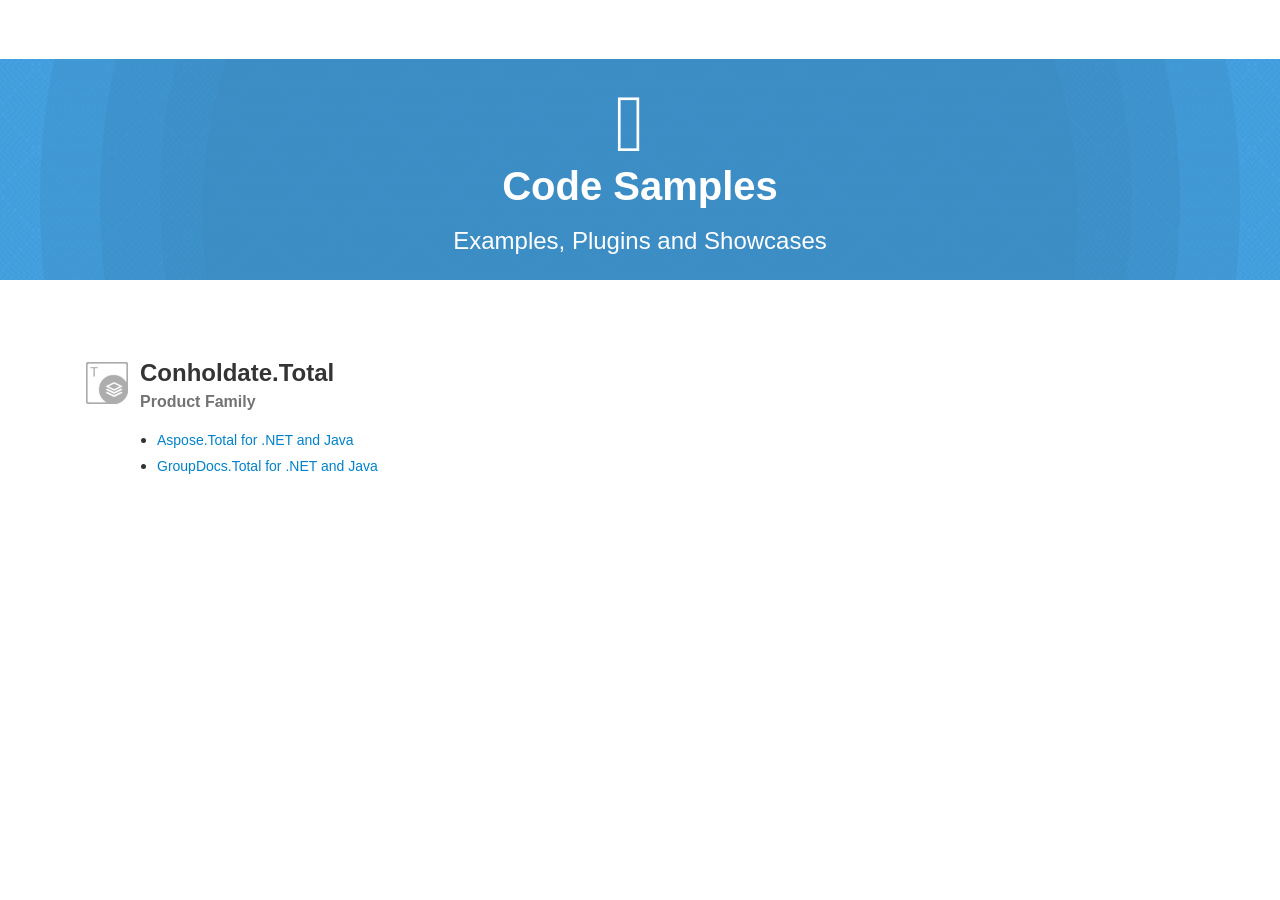
==== index.html @ 07fa2850 "Aspose.Total and GroupDocs.Total links added" ====
<!DOCTYPE html>
<html xmlns="http://www.w3.org/1999/xhtml">
<head>
    <meta http-equiv="content-type" content="text/html; charset=utf-8">
    <meta name="viewport" content="width=device-width, initial-scale=1.0, user-scalable=no">
    <meta name="description" content=".NET, Java, Cloud and Android Source Code GitHub Repositories of Examples, Plugins and Showcases">
    <meta name="keywords" content="Aspose GitHub Repositories, Aspose Examples, Aspose Showcase, Aspose Repositories, Aspose Source Code, Examples for Aspose APIs">
    <link rel="shortcut icon" type="image/ico" href="img/favicon.ico" />
    <link href="css/api-reference-home.css" rel="stylesheet" type="text/css" />
    <title>GitHub Repositories for Examples, Plugins and Showcases of Conholdate APIs for .NET and Java</title>
    <link href="css/bootstrap.css" rel="stylesheet" />
    <link href="css/navigation-minify.css" rel="stylesheet" type="text/css" />
    <link href="css/hp-nav.css" rel="stylesheet" />
    <script src="js/jquery.js"></script>
    <script type='text/javascript' language="javascript" src="js/jquery.min.js"></script>
  <script src="https://menu.asposeptyltd.com/Scripts/Dynabic.Menu.min.js"></script>
    <link href="https://joomla-aspose.dynabic.com/templates/aspose/css/AsposePtyLtdMenu.css?v1.0" rel="stylesheet" type="text/css" />
<link rel="stylesheet" href="https://joomla-aspose.dynabic.com/templates/aspose/css/font-awesome.css" type="text/css" />



    <script type="text/javascript">
        $(document).ready(function () {
            if (/Android|webOS|iPhone|iPad|iPod|BlackBerry|IEMobile|Opera Mini/i.test(navigator.userAgent)) {

                $(".mobileanchor").removeAttr("href");
            }
        });</script>
    <style type="text/css">
        #footer {
            bottom: 0 !important;
        }

        body {
            background-image: none !important;
            font-family: 'Open Sans', sans-serif;
            font-size: 15px;
        }

        .noprint2 {
            list-style: none outside none;
        }

        .bodycontent {
            min-height: 400px;
        }

        h2, h3 {
            padding-bottom: 5px;
        }

        .github-head {
            background: url(img/header1.png) center center #439cda !important;
            margin-top: 38px;
            padding: 10px 15px;
        }

        .github-hd-section {
            display: inline;
            height: 200px;
            text-align: center;
            padding: 0px 0;
            color: #fff;
        }

            .github-hd-section h1 {
                font-size: 40px;
                font-weight: bold;
                font-family: 'Segoe UI', 'Lucida Grande', Verdana, Arial, Helvetica, sans-serif;
                margin: 15px 0 0px;
            }
    </style>
    <script type="text/javascript">
        jQuery.noConflict();

        jQuery(document).ready(function () {
            $('.siteTop_ContentContainer').find("button").click(function () {
                $("#navbar-button").toggleClass("topbutton");
            });

            jQuery('#userControls').load('http://www.aspose.com/Header/logininfo.aspx?ShowBlc=false');

            $("#userControls img").each(function () {
                $(this).attr('src', "img/transparent.png");
            })


        });

    </script>
</head>
<body>
    <div id='DynabicMenuInnerDiv'></div>

    <div class="clearfix">&nbsp;</div>
    <div class="container-fluid github-head">
        <div class="container tl github-hd-section">
            <h1>
                <i class="fa fa-github fa-2x">&nbsp;</i><br>
                Code Samples
            </h1>
            <h3>Examples, Plugins and Showcases</h3>
        </div>
    </div>
    <div class="bodycontent">
        <div class="container-fluid api-block-section">
            <div class="white-bg big-box">
                <div class="container">
                    <div class="api-box col-lg-4">
                        <div class="api-product-title">
                            <a href="https://github.com/aspose-total"><i class="api-total-ico api-ico">&nbsp;</i></a>
                            <div>
                                <a href="https://github.com/aspose-total">
                                    <h2>Conholdate.Total</h2>
                                    <span>Product Family</span>
                                </a>
                            </div>
                        </div>
                        <ul>
                            <li><a href="http://aspose.github.io/">Aspose.Total for .NET and Java</a></li>
                            <li><a href="http://groupdocs.github.io/">GroupDocs.Total for .NET and Java</a></li>
                        </ul>
                    </div>
                    
                </div>
            </div>
        </div>
    </div>
    <div id='DynabicMenuFooter'></div>
    <script type='text/javascript' language="javascript" src="js/search.js"></script>
<script>
LoadMenu("Aspose");  
</script>  
</body>
</html>
---- css/api-reference-home.css ----
#sitenavPanel div a
{
	font-size:14px!important;
}
#sitenavPanel div ul li a{
	font-size:13px!important;
}

.api-block span em {
	font-style: normal;
	font-weight: normal;
/* remove below css tag > */
	font-size: 12px;
    clear: both;
    display: block;
}
.spacesHeader{
	position: relative;
	background: #2898e0!important;
	width: 98%;
}
.spacesHeader:after {
	top: 50%;
	border: solid transparent;
	content: " ";
	height: 0;
	width: 0;
	position: absolute;
	pointer-events: none;
	border-color: rgba(26, 137, 208, 0);
	border-left-color: #2898e0;
	border-width: 15px;
	margin-top: -15px;
	margin-left:0px;
	left:100%}
.spacesHeader .heading h3:after {
	top: 50%;
	border: solid transparent;
	content: " ";
	height: 0;
	width: 0;
	position: absolute;
	pointer-events: none;
	border-color: rgba(26, 137, 208, 0);
	border-left-color: #1a89d0;
	border-width: 15px;
	margin-top: -15px;
	margin-left:40px}
.spacesHeader .heading h3{
    background: #1a89d0 url(../img/leftSide.png ) no-repeat !important;
    padding: 0 40px!important
}

.spacesHeader .heading h3:after {
	top: 50%;
	border: solid transparent;
	content: " ";
	height: 0;
	width: 0;
	position: absolute;
	pointer-events: none;
	border-color: rgba(26, 137, 208, 0);
	border-left-color: #1a89d0;
	border-width: 15px;
	margin-top: -15px;
	margin-left:40px}
.spacesHeader .heading h3{
    background: #1a89d0 url(../img/leftSide.png ) no-repeat !important;
    padding: 0 40px!important
}

.spacesHeader .heading{background:none!important;}
#accordion .text {
    color: #003366!important;
}
.api-head {
	background: url(../img/header1.png) center center #439cda!important;
}
.api-hd-section {
	display: inline;
	height: 200px;
	text-align: center;
	padding: 0px 0;
	color: #fff;
}
.api-block {
	display: inline;
	text-align: center;
	padding: 0;
	color: #212121
}
.net-block {
	float: left;
}
.java-block {
	float: left;
}
.net-block, .java-block {
	min-height: 170px;
	border: 1px solid #c2c2c2;
	text-align: center;
	padding: 30px 0;
	color: #000;
	transition: all 0.3s ease;
	margin-bottom: 20px;
	width: 100%;
}
.api-block span {
	font-size: 22px;
	font-weight: bold;
	margin-top: 0;
	letter-spacing: 0px;
	padding-top: 15px;
	display: inline-block;
	line-height: 22px
}
.api-block ul {
	margin: 5px auto 10px;
	padding: 0;
	list-style-type: disc;
	clear: both;
	display: table;
	float: left;
	text-align: left;
	padding: 0 30px;
	width: 100%;
	min-height: 45px;
}
.api-block ul li {
	margin: 5px 0px;
	white-space: nowrap;
	width: 33.33%;
	float: left;
}
.api-block a {
	border-radius: 0;
	font-size: 13px;
	color: #fff;
}
.product-ico {
	color: #006bb0!important
}
#accordion table{margin-bottom:10px;}
#accordion  h1, #accordion .h1, #accordion h2, #accordion .h2,#accordion  h3, #accordion .h3, #accordion a{font-family:Arial, Helvetica, sans-serif!important;}
.lhscontent{ margin-bottom:0!important;}
#rightcontent h4.rightcontenttitle{font-size: 25px;    font-weight: bold;    margin-bottom: 25px;    margin-top: 0;}
.big-box .api-box{ min-height: 205px!important;}
.api-box{min-height: 150px;}
@media (min-width:0px) and (max-width:640px) {
.big-box .api-box{
min-height: inherit!important;
}
.api-box{
min-height: inherit!important;
}
				
.mhide {
	display: none;
}
.api-block boxes {
	width: 100%;
	display: block;
	clear: both;
}
.api-block ul li {
	width: 100%;
}
.api-block h6 {
	margin-bottom: 30px!important
}
}
@media (min-width:641px) and (max-width:1024px) {
.mhide {
	display: none;
}
.api-block .boxes {
	width: 50%;
	display: inline;
	clear: none;
}
.api-block ul li {
	width: 33.3%;
}
.api-block h6 {
	margin-bottom: 40px!important
}
}


body{
margin: 0;
    padding: 0;
    font-family: Arial,Helvetica,Tahoma!important;
}
#rightcontent{ width:40%; padding-left:25px;float: left; margin-right:20px;}
#leftcontent{ width: 55%;    display: inline;    float: left;}
.spaceList ul{margin:0; padding:0; list-style-type:none;}
.spaceList .level_1{ padding-left:20px;}
.spaceList table{margin:0;}
#rightcontent td {padding:5px 0 5px 5px!important;    font-size: 10pt; border:0px solid #fff!important}


table.spaceList {
    border-collapse: collapse;
}
body, p, td, table, tr, .bodytext, .stepfield {
    font-size: 10pt;
    line-height: 1.3;
    color: #000;
    font-weight: normal;
}
div.subspaces-menu ul, div.subspaces-list ul.level_0 {
    list-style-type: none;
    display: block;
    margin: 0;
    padding: 0;
    background-color: white;
}
#rightcontent tr.spaceList td td{
    padding: 5px 0 5px 5px;
    border-bottom: 1px solid #eee!important;
    vertical-align: top;
}
tr.spaceList .operations {
    vertical-align: top;
    padding-right: 5px;
}
a:link, a:visited, a:active, a:hover, #default-labels-header a.add {
    color: #003366;
}
.fontSizeDefault {
    line-height: 1.3em;
}
#rightcontent h2{ 
	color: #003366;
    font-size: 18px;
    margin: 20px 0 4px 0;
    line-height: normal;
    font-weight: bold;
    padding: 2px;
}

#leftcontent .tabletitle {
    margin: 0;
    padding: 0;
    border: none;
}
.tabletitle, .heading-text-color {
    color: #003366;
}
.tabletitleops, .tabletitleops a, .tabletitleops img {
    vertical-align: middle;
}
.tabletitleops {
    float: right;
}

#leftcontent .tabletitle h2 {
    font-size: 14pt;
    color: #3C78B5;
    font-weight: normal;
    font: Arial FreeSans Helvetica sans-serif;
    padding: 5px 0 7px 0;
    margin: 0;
    border-bottom: 1px solid #ccc;
}
.recently-updated ul {
    padding: 0;
    margin: 0;
    list-style-type: none;
}

ul.update-groupings li.grouping {
    border-bottom: 1px solid #eee;
    padding: 10px 10px 10px 0px;
    overflow: hidden;
}

div.update-item-profile {
    float: left;
    display: inline;
    margin-left: -68px;
    padding-left: 10px;
}
div.update-items {
    float: left;
}
div.update-items h3, div.update-items h3 a {
    margin: 0;
    padding: 0;
    font-weight: bold;
    font-size: 10pt;
    text-decoration: none;
    color: #666;
    display: inline;
}

div.update-items li.update-item {
    padding: 5px 0;
    margin: 2px 0 0 5px;
    color: #666;
    overflow: hidden;
}

div.update-items li.update-item div.update-item-icons {
    display: inline;
    float: left;
    width: 40px;
}

div.update-items li.update-item div.update-item-content {
    margin-left: 40px;
}
.update-item-arrow {
    float: left;
    margin-right: 3px;
}
div.update-items li.update-item a {
    text-decoration: underline;
    font-weight: normal;
}

.update-item-title, .update-item-changes, .update-item-summary, .update-item-date {
    line-height: 17px;
    margin-right: 4px;
}

.update-item-date {
    color: #666;
    font-size: 12px;
}
.userLogo.logo {
    float: none;
    width: auto;
    height: auto;
    line-height: inherit;
    background: inherit;
    margin-top: inherit;
}
div.update-items li.update-item a  {
	text-decoration: underline;
    font-weight: normal;
	font-size: 10pt;
    line-height: 1.3;
    color: #003366;
    font-weight: normal;

}

/*.icon-page {
    background: transparent url(http://www.aspose.com/docs/s/2037/103/1/_/download/images/icons/docs_16.gif) no-repeat scroll 0 0;
}*/
span.icon, a.icon {
    display: inline-block;
    width: 16px;
    height: 16px;
    text-align: left;
    text-indent: -9999em;
}
ul.update-groupings li.grouping:hover {
    background-color: #f9f9f9;
}
#accordion {
    margin-left: 0!important;
    width: 95%;
}
.lhscontent div{
	padding-top: 7px;
    padding-bottom: 7px;	
}
#accordion .lhscontent div a{
	color: #006bb0!important;
    display: block;}
@media (max-width: 1024px) and (min-width: 0px){
.footer {
    padding: 0!important;
}
}
@media (max-width: 1024px) and (min-width: 0px){
#rightcontent,#leftcontent {
	width:100%!important; padding:0 15px;
}
}
.api-hd-section h1{
    font-size: 40px;
    font-weight: bold;
    font-family: 'Segoe UI' , 'Lucida Grande' , Verdana, Arial, Helvetica, sans-serif;
	margin: 15px 0 0px;
}
.api-hd-section h3{
	color:#cbdae9;
	font-family: 'Open Sans', sans-serif;
	font-size:24px;
	font-weight:bold;
	margin:0;
}
.api-block-section{
	padding:20px 0 0!important}

.api-product-title{
	text-align:left;
	float:left;
}
.api-box{
	min-height: 145px;
    padding: 10px 15px!important;
	transition:300ms all ease-in-out;
	margin:20px 0;
	display:inline-block;
}
.api-box:hover{
    background: #eee;
    border-radius: 6px;
    box-shadow: 0 2px 3px -1px #bfbfbf;
	transition:300ms all ease-in-out;
}
.api-ico{    
	background: url(../img/api-sprite.png) 0 0 no-repeat;
    width: 45px;
    height: 45px;
    border: 0 solid #fff;
    outline: 0;
	display: inline-block;
    margin: 0 10px 0 0;
	float:left;
}

.api-total-ico{
    background-position: -8px -683px ;
}

.api-words-ico{
    background-position: -8px -7px ;
}

.api-cells-ico{
    background-position: -8px -58px ;
}


.api-pdf-ico{
    background-position: -8px -110px ;
}


.api-slides-ico{
    background-position: -8px -162px ;
}

.api-email-ico{
    background-position: -8px -214px ;
}


.api-barcode-ico{
    background-position: -8px -266px ;
}

.api-imaging-ico{
    background-position: -8px -318px ;
}


.api-tasks-ico{
    background-position: -8px -370px ;
}
.api-ocr-ico{
    background-position: -8px -422px ;
}
.api-diagram-ico{
    background-position: -8px -474px ;
}
.api-note-ico{
    background-position: -8px -526px ;
}
.api-3d-ico{
    background-position: -8px -578px ;
}
.api-cad-ico{
    background-position: -8px -630px ;
}
.api-html-ico{
    background-position: -8px -735px ;
}

.api-gis-ico{
    background-position: -8px -839px ;
}

.api-product-title h2{
	color:#343434;
	font-family: 'Open Sans', sans-serif;
	font-size:24px;
	font-weight:bold;
	margin:0;
	float:left;
	padding-top:0
}
.api-product-title  span{
	color:#737373;
	font-family: 'Open Sans', sans-serif;
	font-size:16px;
	font-weight:bold;
	margin:0 10px 0 0;
	float:left;
	padding:0;
    min-width:70%;
}
.api-box ul{
    margin: 10px 0;
    float: left;
    padding-left: 72px;
}
.api-box ul li{
    margin: 5px 0;
}
.api-box ul li a{
	color:#0082cb;
	font-size:14px;
	    font-family: 'Segoe UI' , 'Lucida Grande' , Verdana, Arial, Helvetica, sans-serif;
}
.api-box ul li a:hover{
	text-decoration:underline;

}
.gray-bg{
	background:#f2f1f1;
	padding:30px 0 60px;
}
.white-bg{
	background:#fff;
	padding:30px 0;
}
.gray-bg .api-box:hover{
    background: #fff;
    border-radius: 6px;
    box-shadow: 0 2px 3px -1px #bfbfbf;
	transition:300ms all ease-in-out;
}
.gray-bg .api-box{
	min-height: 145px;
    padding: 10px;
	transition:300ms all ease-in-out;
	margin:20px 0; 
}
@media (min-width:0px) and (max-width:640px){
.api-box{ width:100%;}	
}

@media (min-width:641px) and (max-width:1024px){
.api-box{ width:50%; float:left; min-height:200px!important}	
}
---- css/navigation-minify.css ----
/*Custom Body CSS */.cloudasposelink{display: inline-block;margin: 15px auto 0 140px;float: right;}.cloudasposelink a{display: inline-block; transition:300ms all ease-in-out}.cloudasposelink a:hover{opacity:0.8; transition:300ms all ease-in-out} @media (max-width:555px){.cloudasposelink{margin-left:0}} div.sitenavPanel_ContentContainer.sitenavPanel_menuContainer li{margin-left:0!important; margin-right:0!important; margin-top:5px!important; margin-bottom:5px!important;}div.sitenavPanel_ContentContainer.sitenavPanel_menuContainer ul li.top{    position: absolute!important;    margin-top: -25px!important;    padding: 20px 0 0!important;    background: none!important;  }div.sitenavPanel_ContentContainer.sitenavPanel_menuContainer ul{	margin-top: 15px!important;    padding: 5px 0!important;    width: 225px!important;    background: url("../img/head-navbg.png")!important;    z-index: 999999999!important;    -moz-border-radius: 7px!important;    -webkit-border-radius: 7px!important;    -khtml-border-radius: 7px!important;    border-radius: 7px!important;    font-size: 13px!important;}.siteTop .siteTop_ContentContainer .sitenavPanel .sitenavPanel_ContentContainer.sitenavPanel_menuContainer li, div.sitenavPanel_ContentContainer.sitenavPanel_menuContainer.haur li,div.sitenavPanel_ContentContainer ul li {    display: block!important;    padding: 0px 10px!important;    margin: 5px 0!important;    width: 205px;}div.sitenavPanel_ContentContainer.sitenavPanel_menuContainer ul a {    line-height: 32px!important;    padding: 0!important;    margin: 0!important;}div.sitenavPanel_ContentContainer.sitenavPanel_menuContainer ul {	position: absolute;}div.sitenavPanel_ContentContainer.sitenavPanel_menuContainer ul:after {	bottom: 100%;	left: 20%;	border: solid transparent;	content: " ";	height: 0;	width: 0;	position: absolute;	pointer-events: none;	border-color: rgba(51, 51, 51, 0);	border-bottom-color: #222222;	border-width: 5px;	margin-left: -5px;}.siteTop{position: fixed;top: 0;z-index: 9999}.siteTop a, .siteTop a:focus, .siteTop a:hover{transition: all 0s ease;}.siteTop h1{margin-top: 0px;margin-bottom: 0px;}.siteFooter h6.followus{color: #fca700;}.siteFooter h6 a:hover{color: #CCC;text-decoration: underline;}.siteFooter h6{font-family: "Arial", Verdana, Tahoma;text-transform: capitalize;float: left;margin: 0;margin-top: 15px;margin-bottom: 10px;font-size: 13px;color: #CCC;padding: 4px 7px 4px 7px;background: #1b1b1b;font-weight: bold;line-height: 15px;}.siteFooter li a{font-family: Arial, Verdana, Tahoma;}@media (min-width:0px) and (max-width: 640px){/* Header responsive */.siteTop{min-width: inherit!important;}.siteTop .siteTop_ContentContainer, div.sitenavPanel_ContentContainer{width: 100%!important;margin: 0!important;padding: 0!important}#sitenavPanel{margin: 0;clear: both;width: 100%;padding: 0;background-color: #333;height: inherit;max-height: 450px;overflow: visible;z-index: 9999999999}#sitenavPanel div a{display: inline-block;color: #FFF!important;line-height: 45px;border: 0px solid #fff}.navbar-toggle .icon-bar{background: #888;}.navbar-toggle{background: #333;margin: 0 0 0 5px;min-height: 59px;padding: 0px 15px;border-radius: 0;}.navbar-toggle.focus{background: #181818;}#sitenavPanel div:hover{background: transparent!important;}.navbar-collapse li, .navbar-collapse li > a:hover, .navbar-collapse li a{background-color: transparent!important;}/* Footer responsive */.siteFooter{min-width: inherit!important;}.siteFooterTop, .siteFooterTop .footerTopContainer, .IIColumnLeftWide .columnLeftWide, .IIColumnLeftWide ul, .IIColumnLeftWide ul li ul, .IIColumnLeftWide ul li ul li, .columnLeftWide ul li:nth-child(2), .columnLeftWide ul li:nth-child(3), .IIColumnLeftWide ul li ul li.bottom, .IIColumnLeftWide .columnRightWide, .columnRightWide ul li:nth-child(1), .columnRightWide ul li:nth-child(2), .columnRightWide ul li:nth-child(3), .siteFooterBottom .footerBottomContainer{width: 100%!important}.siteFooterTop{background: #222!important;}.IIColumnLeftWide ul li, .columnRightWide ul li{padding: 0 0px!important;width: 100%!important}.livechatPanel{display: none!important;}.siteFooterBottom .footerBottomContainer p{width: 100%;text-align: center;}.IIColumnLeftWide ul li:first-child, .columnRightWide ul li:first-child, .IIColumnLeftWide ul li:nth-child(2), .columnRightWide ul li:nth-child(2), .IIColumnLeftWide ul li:nth-child(3), .columnRightWide ul li:nth-child(3){width: 100%!important;min-width: 100%!important}.siteFooter ul h6{clear: both;display: inline;}#userControls div#_ctl0_Header_CurrentUserLink1___LoginLink:hover{padding: 0px!important}.IIColumnLeftWide{width: 90%!important;padding: 0 15px!important;}.topbutton .icon-bar:nth-child(2){transform: rotate(45deg);padding-left: 10px;left: 0px;top: 5px;transition: 300ms all ease-in-out;}.topbutton .icon-bar:nth-child(3){display: none;}.topbutton .icon-bar:nth-child(4){transform: rotate(-45deg);padding-right: 10px;left: 0px;transition: 300ms all ease-in-out;margin-top: -2px}.navbar-toggle .icon-bar, .navbar-toggle .icon-bar{transform: rotate(0deg);padding: 0px;left: 0px;display: block;top: 0;transition: 300ms all ease-in-out;;margin-top: 4px}.logo{background: url(../img/header.png) 10px 5px no-repeat;background-size: 169%;}}@media (min-width:640px) and (max-width: 1024px){/* Header responsive */.sitenavPanel_ContentContainer.sitenavPanel_menuContainer:first-child{margin-left: 2.5em!important;}.siteTop h1{margin-left: 10px;}.siteTop{min-width: inherit!important;}.siteTop .siteTop_ContentContainer, div.sitenavPanel_ContentContainer{width: auto!important;margin: 0!important;padding: 0!important;}#sitenavPanel{margin: 0;clear: both;width: 100%;padding: 0;background-color: #333;height: inherit;max-height: 450px;overflow: visible;z-index: 9999999999}#sitenavPanel div a{display: inline-block;color: #FFF!important;line-height: 45px;border: 0px solid #fff}.navbar-toggle .icon-bar{background: #888;}.navbar-toggle{background: #333;margin: 0 0 0 10px;min-height: 59px;padding: 0px 20px;border-radius: 0;}.navbar-toggle.focus{background: #181818;}#sitenavPanel div:hover{background: transparent!important;}.navbar-collapse li, .navbar-collapse li > a:hover, .navbar-collapse li a{background-color: transparent!important;}.feedbackButton{margin-top: 300px;}/* Footer responsive */.siteFooter{min-width: inherit!important;}.siteFooterTop, .siteFooterTop .footerTopContainer, .IIColumnLeftWide, .IIColumnLeftWide .columnLeftWide, .IIColumnLeftWide ul, .IIColumnLeftWide ul li ul, .IIColumnLeftWide ul li ul li, .columnLeftWide ul li:nth-child(2), .columnLeftWide ul li:nth-child(3), .IIColumnLeftWide ul li ul li.bottom, .IIColumnLeftWide .columnRightWide, .columnRightWide ul li:nth-child(1), .columnRightWide ul li:nth-child(2), .columnRightWide ul li:nth-child(3), .siteFooterBottom .footerBottomContainer{width: 100%!important}.siteFooterTop{background: #222!important;}.IIColumnLeftWide ul li:first-child, .columnRightWide ul li:first-child, .IIColumnLeftWide ul li:nth-child(2), .columnRightWide ul li:nth-child(2), .IIColumnLeftWide ul li:nth-child(3), .columnRightWide ul li:nth-child(3){width: 28%!important;}.IIColumnLeftWide ul li ul li, .columnRightWide ul ul li li{min-width: 100%!important;width: 100%!important}.IIColumnLeftWide ul li, .columnRightWide ul li{padding: 0 15px!important;}.livechatPanel{display: none!important;}.siteFooterBottom .footerBottomContainer p{width: 100%;text-align: center;}#userControls div#_ctl0_Header_CurrentUserLink1___LoginLink:hover{padding: 0px!important}.topbutton .icon-bar:nth-child(2){transform: rotate(45deg);padding-left: 10px;left: 0px;top: 5px;transition: 300ms all ease-in-out;}.topbutton .icon-bar:nth-child(3){display: none;}.topbutton .icon-bar:nth-child(4){transform: rotate(-45deg);padding-right: 10px;left: 0px;transition: 300ms all ease-in-out;margin-top: -2px}.navbar-toggle .icon-bar, .navbar-toggle .icon-bar{transform: rotate(0deg);padding: 0px;left: 0px;display: block;top: 0;transition: 300ms all ease-in-out;;margin-top: 4px}} /*Custom Body CSS */ #_ctl0_Header_CurrentUserLink1___UserNameLink{color: #FFF!important;text-transform: capitalize;background: none!important;}.log-success ul li.tc{padding: 10px;}a, a:hover{transition: all 0.3s ease;}.navbar-default{background-color: rgba(0, 0, 0, 0.8);border-color: #e7e7e7;}.navbar{position: fixed;min-height: 60px;margin-bottom: 0;border: 1px solid transparent;z-index: 99999;}.navbar-brand{float: left;height: 59px;line-height: 59px;padding: 0px 15px;font-size: 14px;}.dropdown-menu{margin-top: 9px!important;padding: 10px 0;}.navbar-nav{margin-top: 5px!important;margin-left: 38px;}.spacer{margin-bottom: 65px;}.footer{font-size: 13px;background: #080a06;border-bottom: 0px solid #142238;}.footer1{padding-bottom: 40px;border-bottom: 0px solid #142238;}.footer1 H3{color: #fff;border-bottom: 0px solid #416b92;font-size: 16px;padding: 5px 0px;margin-top: 30px;font-family: 'Merriweather Sans', sans-serif;}.footer1 a{line-height: 30px;color: #646464;padding: 0!important;font-size: 13px;}.footer1 a:hover{color: #ffffff;}.footer2{background: #282828;border: 0px solid #fff!important;width: 100%;float: left;font-size: 12px;}@media (max-width: 1024px) and (min-width: 0px){#sitenavPanel div a.mobileanchor:hover{color: #1a89d0!important}h6, .h6, .siteFooter li a{font-size: 18px!important;}.IIColumnLeftWide ul li ul li a{font-size: 16px!important;line-height: 20px!important;}.siteFooterBottom{background: #000!important;}#_ctl0_Header_CurrentUserLink1___UserNameLink, #_ctl0_Header_CurrentUserLink1___UserNameLink:hover{color: #FFF;text-transform: capitalize;background: none;}#linkID{width: 100%!important;}#linkID:hover #boxID{opacity: 1!important;visibility: visible!important;}#linkID #boxID{width: 70%!important;margin: 0!important;color: #333!important;}.log-success ul li.h10px, .log-success ul li:first-child{display: none!important;}.log-success ul li.borderbottom{border: 0 solid #fff!important;background-color: #333!important;color: #FFF!important;padding: 10px 15px!important;margin: 0!important;}.log-success ul li a#UserNameLink{color: #FFF!important;padding: 0!important;margin: 0!important;background: none!important;}.log-success ul li.tc{border: 0 solid #fff!important;background-color: #333!important;color: #FFF!important;padding: 0px 20px 0px!important;margin: 0!important;}.log-success ul li.tc a{color: #fff!important;}.log-success ul li.tc a:hover{color: #333!important;}}@media (max-width: 1199px) and (min-width: 1024px){.navbar-nav{margin-left: 0!important;}.footer1 h3::after{color: #222;}}@media (max-width: 1024px) and (min-width: 640px){.navbar-toggle{display: block;}.row{margin-right: 0px!important;margin-left: 0px!important;}.footer .col-xs-1, .footer .col-sm-1, .footer .col-md-1, .footer .col-lg-1, .footer .col-xs-2, .footer .col-sm-2, .footer .col-md-2, .footer .col-lg-2, .footer .col-xs-3, .footer .col-sm-3, .footer .col-md-3, .footer .col-lg-3, .footer .col-xs-4, .footer .col-sm-4, .footer .col-md-4, .footer .col-lg-4, .footer .col-xs-5, .footer .col-sm-5, .footer .col-md-5, .footer .col-lg-5, .footer .col-xs-6, .footer .col-sm-6, .footer .col-md-6, .footer .col-lg-6, .footer .col-xs-7, .footer .col-sm-7, .footer .col-md-7, .footer .col-lg-7, .footer .col-xs-8, .footer .col-sm-8, .footer .col-md-8, .footer .col-lg-8, .footer .col-xs-9, .footer .col-sm-9, .footer .col-md-9, .footer .col-lg-9, .footer .col-xs-10, .footer .col-sm-10, .footer .col-md-10, .footer .col-lg-10, .footer .col-xs-11, .footer .col-sm-11, .footer .col-md-11, .footer .col-lg-11, .footer .col-xs-12, .footer .col-sm-12, .footer .col-md-12, .footer .col-lg-12{padding-left: 0;padding-right: 0}.footer1 h3::after{color: #222;}}@media (max-width: 640px) and (min-width: 0px){div.sitenavPanel_ContentContainer{min-width: 40%;max-width: 40%}.row{margin-right: 0px!important;margin-left: 0px!important;}.btn-primary{font-size: 14px!important;}.footer .col-xs-1, .footer .col-sm-1, .footer .col-md-1, .footer .col-lg-1, .footer .col-xs-2, .footer .col-sm-2, .footer .col-md-2, .footer .col-lg-2, .footer .col-xs-3, .footer .col-sm-3, .footer .col-md-3, .footer .col-lg-3, .footer .col-xs-4, .footer .col-sm-4, .footer .col-md-4, .footer .col-lg-4, .footer .col-xs-5, .footer .col-sm-5, .footer .col-md-5, .footer .col-lg-5, .footer .col-xs-6, .footer .col-sm-6, .footer .col-md-6, .footer .col-lg-6, .footer .col-xs-7, .footer .col-sm-7, .footer .col-md-7, .footer .col-lg-7, .footer .col-xs-8, .footer .col-sm-8, .footer .col-md-8, .footer .col-lg-8, .footer .col-xs-9, .footer .col-sm-9, .footer .col-md-9, .footer .col-lg-9, .footer .col-xs-10, .footer .col-sm-10, .footer .col-md-10, .footer .col-lg-10, .footer .col-xs-11, .footer .col-sm-11, .footer .col-md-11, .footer .col-lg-11, .footer .col-xs-12, .footer .col-sm-12, .footer .col-md-12, .footer .col-lg-12{padding-left: 0;padding-right: 0}.footer1 h3::after{color: #222;}.btn-primary.whitebg, .btn-primary.whiteborder{font-size: 14px!important;padding-left: 10px!important;padding-right: 10px!important;}}.nav > li{margin: 0 4px;}.navbar-nav > li > .dropdown-menu{margin-top: 0px!important;}.dropdown-menu .sub-menu{left: 100%;position: absolute;top: 0;visibility: hidden;margin-top: -1px;}.dropdown-menu li:hover .sub-menu{visibility: visible;}.dropdown:hover .dropdown-menu{display: block;}.nav-tabs .dropdown-menu, .nav-pills .dropdown-menu, .navbar .dropdown-menu{margin-top: 0;}.navbar .sub-menu:before{border-bottom: 7px solid transparent;border-left: none;border-right: 7px solid rgba(0, 0, 0, 0.2);border-top: 7px solid transparent;left: -7px;top: 10px;}.navbar .sub-menu:after{border-top: 6px solid transparent;border-left: none;border-right: 6px solid #fff;border-bottom: 6px solid transparent;left: 10px;top: 11px;left: -6px;}@media (max-width: 1024px) and (min-width: 0px){.dropdown-menu li:hover .sub-menu{visibility: visible;}.dropdown:hover .dropdown-menu{display: none;}.dropdown.open .dropdown-menu{display: block;}}@media (max-width: 1024px) and (min-width: 640px){.minheigh-auto{min-height: 77px!important;}.searchul #siteSearchTextBox{width: 90%!important;}}/* Homepage CSS */.navbar-nav{font-weight: 600;}.navbar-nav .glyphicon{color: #fca700;font-size: 12px;margin-right: 5px;}.navbar .container{position: relative;}.navbar-right{font-size: 13px}.navbar-collapse .dpnone{display: none;}.navbar-nav{margin-top: 20px;margin-left: 38px;}.navbar-collapse{display: block;}.p10px{padding: 10px;}.displaynone{display: none!important;}.dropdown-menu{margin-top: 16px!important;padding: 10px 0;}.dropdown-menu:after, .dropdown-menu:before{bottom: 100%;left: 29%;border: solid transparent;content: " ";height: 0;width: 0;position: absolute;pointer-events: none;}.dropdown-menu:before{border-color: rgba(255, 255, 255, 0);border-bottom-color: #ffffff;border-width: 8px;margin-left: -8px;}/* Top Search CSS */.searchli:hover .searchul{cursor: default;visibility: visible;margin-top: 0px;-webkit-transition: all .4s ease-in-out;-moz-transition: all .4s ease-in-out;-o-transition: all .4s ease-in-out;transition: all .4s ease-in-out;opacity: 1}.searchli:hover span.glyphicon-search{color: #3d8ec4!important}.searchanchor{padding-bottom: 31px!important;cursor: pointer;padding-top: 19px!important;}.searchul{position: absolute;margin-left: -180px;width: 230px;margin-top: 20px;list-style: none;background: #333;padding: 10px;visibility: hidden;-webkit-transition: all .4s ease-in-out;-moz-transition: all .4s ease-in-out;-o-transition: all .4s ease-in-out;transition: all .4s ease-in-out;opacity: 0;border-radius: 0 0 6px 6px;}.searchul li{margin: 0;padding: 0}.searchul li input{color: #7c7c7c;font-weight: normal;padding: 5px 10px;border-radius: 4px;border: 0px solid #FFF;outline: 0;float: left;width: 175px;}.searchul li input:focus{background: #FAFAFA;outline: 0}.searchbtn{padding: 0;background: #3d8ec4;border-radius: 100px;content: ">";color: #FFF;line-height: 19px;margin-left: 5px;cursor: pointer;width: 29px;height: 28px;float: left;text-indent: 4.5px;}.searchbtn:hover{background: #3071a9;cursor: pointer;}.searchbtn span.glyphicon-circle-arrow-right{color: #FFF;padding: 0;margin: 7px 0;}.searchul:after{bottom: 100%;left: 86%;border: solid transparent;content: " ";height: 0;width: 0;position: absolute;pointer-events: none;border-color: rgba(136, 183, 213, 0);border-bottom-color: #333;border-width: 8px;margin-left: -8px;}.backtop{width: 50px;height: 50px;position: fixed;right: 20px;background-image: url(../img/icons/backtop.png);background-repeat: no-repeat;background-position: 0 0;bottom: 50px;text-decoration: none;display: none}.backtop:hover{background-position: 0 -51px;text-decoration: none;}.mt10{margin-top: 10px}/*================*//*Global Classess*/a, a:focus, a:hover{outline: 0;text-decoration: none;}.bor-btm{border-bottom: 1px solid #e3e3e3}.footer1 UL{padding-left: 0;list-style: none;display: block;}.footer1 a:hover, .footer1 a:focus, .footer1 a:active{text-decoration: underline!important;background: none!important}.footer1 .fa{color: #6fb7e9}.footer2{border-top: 1px solid #1a2d4c;padding-top: 10px;padding-bottom: 10px;color: #cccccc;text-align: center}@font-face{font-family: 'Glyphicons Halflings';src: url('../fonts/glyphicons-halflings-regular.eot');src: url('..fonts/glyphicons-halflings-regular.eot?#iefix') format('embedded-opentype'), url('../fonts/glyphicons-halflings-regular.ttf') format('truetype'), url('../fonts/glyphicons-halflings-regular.svg#glyphicons_halflingsregular') format('svg');}@media all and (min-width: 1024px){.footer1 .dpnone{display: none;}}@media all and (max-width: 1024px) and (min-width: 0px){.hideresponsive{display: block!important;}.footer{padding: 0px;}.footer1{padding-bottom: 10px;width: 100%;}.footer1 .col-md-2{padding: 0px;}.footer1 H3{border-width: 0px;font-size: 14px;margin-top: 0px;padding: 10px;margin-bottom: 0px;border-bottom: 0px solid #111111;}.footer1 h3:hover{cursor: pointer;}.dpnone{display: inline}.footer1 UL{display: none;margin-left: 15px;}.footer1 .in{display: block!important;}.footer1 h3:after{content: "\e081";text-align: right;position: relative;top: -15px;display: block;font-family: 'Glyphicons Halflings';font-style: normal;font-weight: normal;line-height: 1;width: 100%;height: 0px;color: #6fb7e9;}.navbar-default .navbar-nav > li > a.dropdown-toggle:after{content: "\e081";text-align: right;position: relative;top: -15px;display: block;font-family: 'Glyphicons Halflings';font-style: normal;font-weight: normal;line-height: 1;width: 99%;height: 0px;color: #868686}.navbar-default .login1 > li > a:after{display: none!important;}.top-nav .dropdown-menu{margin-top: 0!important;padding: 0!important;}.footer1 a.displaynone{display: block!important;}.dropdown-menu:after, .dropdown-menu:before{display: none!important;}.pd88{padding-top: 0px!important;}} @media all and (max-width: 1024px) and (min-width: 0px){.navbar-collapse.collapse{display: none;}.navbar-collapse.collapse.in{display: block;}.navbar{min-height: 59px;}.navbar-brand{line-height: 59px;height: 59px;}.navbar-brand IMG{width: 100%;height: auto;max-height: 50px;max-width: 176px;}.navbar-default .navbar-toggle{border: 0px;float: left;border-radius: 0px;background: #181818;margin: 0px;height: 59px;line-height: 59px;padding-left: 15px;padding-right: 15px;}.navbar-right{margin: 0px;}.navbar-right li{display: inline;float: left;line-height: 60px;height: 60px;}.navbar-right > li > a{line-height: 60px;padding-top: 0px;padding-bottom: 0px;}.navbar-right > li > a:hover{background: #2e2e2e!important}.navbar-right .glyphicon{font-size: 16px;}.navbar-collapse .dpnone{display: inline;}.navbar-collapse{position: absolute;left: 0px;right: 40px;top: 59px;background: #fff;padding-right: 0px;max-height: 400px!important;overflow: auto;-webkit-box-shadow: 4px 4px 5px 0px rgba(50, 50, 50, 0.25);-moz-box-shadow: 4px 4px 5px 0px rgba(50, 50, 50, 0.25);box-shadow: 4px 4px 5px 0px rgba(50, 50, 50, 0.25);}.navbar-collapse a{color: #333!important;line-height: 40px;padding-left: 10px;}.navbar-collapse UL{margin-bottom: 0px;margin: 0px;}.navbar-collapse li{background: #fff;}.navbar-collapse li.active a{background: #fca700;color: #fff!important;}.navbar-collapse li > a, .navbar-collapse li.dropdown.open{border-bottom: 1px solid #e3e3e3;}.navbar-collapse li:last-child{border-bottom: 0px;}.navbar-collapse li > a:hover{/*fabackground: #f1f1f1!important;*/}.navbar-collapse li .dropdown-menu a{border: 0px;color: #868686!important;}.navbar-collapse li.dropdown.open > a{background: #fca700!important;color: #fff!important;}.navbar-collapse .caret{display: none}.navbar-collapse .dpnone{font-size: 14px;color: #868686;}.navbar-collapse li.dropdown.open .dpnone{color: #fff;}.navbar-right li:before{content: "";}.navbar-right.login1{display: block;float: left!important;width: 100%;background: #fff}.navbar-right.login1 a{border-bottom: 0px;}.navbar-right.login1 li > a:hover{background: #eee!important;}}@media only screen and (min-device-width : 768px) and (max-device-width : 1024px) and (orientation : landscape){.navbar-nav{margin-left: 10px;!important;}.navbar-brand a{padding: 0px;}.navbar-nav > li > a{font-size: 13px;padding-left: 10px;padding-right: 10px}}@media only screen and (min-device-width : 768px) and (max-device-width : 1024px) and (orientation : portrait){.navbar-nav{background: pink};.navbar-right{float: left !important;}.navbar-default .navbar-toggle{margin-right: 10px;}}/*arrow*/@media (max-width: 1024px) and (min-width: 0px){.searchli{clear: both;width: 100%;}.searchanchor{display: none!important;}.searchul{display: block;float: left;opacity: 1;padding-bottom: 0;padding-top: 20px;width: 100%;background: none!important;border-top: 1px solid #e3e3e3}.searchul li{width: 100%;}.searchul #siteSearchTextBox{width: 82%;padding: 0px 10px;height: 40px;background: none repeat scroll 0% 0% rgb(238, 238, 238);line-height: 0}.searchul .searchbtn{width: 35px;padding: 0px 0px 35px;margin: 2px 10px;float: right}.searchul:after{display: none;}.searchli:hover .searchul{cursor: default;}.searchul{visibility: visible;}#linkIDout{display: block!important;width: 100%}.navbar-default .navbar-nav .open .dropdown-menu > li > a{background: none;}}/*F Custom */.siteTop{float: left;width: 100%;min-width: 1000px;height: 60px;background: url(../img/header.png) 0 -69px repeat-x;font-family: Arial, Verdana, Tahoma}.siteTop .siteTop_ContentContainer{width: 960px;margin: 0 auto}.logo{float: left;width: 175px;height: 50px;line-height: 50px;background: url(../img/header.png) 0 0 no-repeat;margin-top: 5px}#sitenavPanel{height: 60px;float: left;margin-left: 125px}#sitenavPanel div{font-size: 14px;text-decoration: none;color: #FFF;display: block;margin: 0 .25em 0 .25em}#sitenavPanel div:hover{background: url(../img/header.png) 0 -935px no-repeat}#sitenavPanel div a{color: #fff;text-decoration: none;display: block;line-height: 60px;padding: 0 1.0em 0 1.0em}#sitenavPanel>div>a:focus ~ ul{display: block}div.sitenavPanel_ContentContainer{width: auto;float: left;cursor: default}div.sitenavPanel_ContentContainer ul{display: none;position: absolute;background-color: #e6e6e6;color: black;list-style: none;margin: 0;/*left:0*/;padding: 0}div.sitenavPanel_ContentContainer ul li{display: block;padding: 0;margin: 0;margin-left: 3px;padding-left: 10px;margin-bottom: 5px;width: 225px}div.sitenavPanel_ContentContainer:hover ul{display: block;margin: 0;padding: 0}div.sitenavPanel_ContentContainer ul li:hover{background: url(../img/header.png) 0 -1198px repeat-x}div.sitenavPanel_ContentContainer ul li.bottom{background: url(../img/popup.png) 0 -888px no-repeat;height: 12px;width: 224px;position: absolute;z-index: 9999999;margin-left: 0;border-bottom: 0}div.sitenavPanel_ContentContainer.sitenavPanel_menuContainer ul{margin-top: 0;padding-top: 15px;padding-bottom: 0;width: 224px;background: url(../img/popup.png) 0 -355px no-repeat;z-index: 999999999;-moz-border-radius: 7px;-webkit-border-radius: 7px;-khtml-border-radius: 7px;border-radius: 7px;font-size: 13px}div.sitenavPanel_ContentContainer.sitenavPanel_menuContainer ul a{line-height: 32px!important;padding: 0!important;padding-left: 5px!important;margin: 0!important}#userControls{height: 60px;float: right}#userControls div{font-size: 14px;text-decoration: none;color: #FFF;display: block}#userControls div a{color: #fff;text-decoration: none;display: block;line-height: 24px;padding: 0 .25em 0 .25em;}#userControls div#_ctl0_Header_CurrentUserLink1___UserNameBox:hover{background: url(../img/header.png) -155px -1530px no-repeat;cursor: default!important;padding-left: 25px}#userControls div#_ctl0_Header_CurrentUserLink1___LoginLink:hover{background: url(../img/header.png) -155px -1530px no-repeat;cursor: default!important;padding-left: 0px}#userControls>div>a:focus ~ ul{display: block}div.userControls_ContentContainer{width: auto;float: left;cursor: default}div.userControls_ContentContainer ul{display: none;position: absolute;list-style: none;margin: 0;margin-left: -178px;padding: 0}div.userControls_ContentContainer ul li{display: block;padding: 0;margin: 0;margin-left: 3px;margin-bottom: 10px;width: 218px}div.userControls_ContentContainer ul li.bottom{background: url(../img/popup.png) 0 -888px no-repeat;height: 12px;width: 224px;position: absolute;z-index: 9999999;margin-left: 0;border-bottom: 0}div.userControls_ContentContainer.userControls_menuContainer ul{margin-top: 0;padding-top: 15px;padding-bottom: 0;width: 224px;background: url(../img/popup.png) 0 -912px no-repeat;z-index: 999999999;-moz-border-radius: 7px;-webkit-border-radius: 7px;-khtml-border-radius: 7px;border-radius: 7px;font-size: 13px}div.userControls_ContentContainer:hover ul{display: block;margin: 0;margin-left: -178px;}div.userControls_ContentContainer.userControls_menuContainer ul li em{color: #fff;font-size: 13px;font-style: normal;font-weight: bold;margin-left: 45px;margin-bottom: 5px;float: left;margin-top: 10px}div.userControls_ContentContainer.userControls_menuContainer ul li p{font-size: 13px;color: #999;font-weight: bold;margin-left: 45px;margin-top: 5px;clear: both;padding-top: 5px}div.userControls_ContentContainer.userControls_menuContainer ul li p a{font-size: 13px;color: #999;font-weight: bold;line-height: normal!important;padding: 0!important}div.userControls_ContentContainer.userControls_menuContainer ul li p a:hover{text-decoration: underline!important}.userInfo{width: 29px;height: 29px;padding: 15px 0 45px 0;background: url(../img/header.png) 0 -133px no-repeat}.userInfo.active{background-position: 0 -182px;background-repeat: no-repeat}.userSearch{width: 29px;height: 29px;padding: 15px 0 45px 0;background: url(../img/header.png) 0 -231px no-repeat}.searchBox{width: 178px;height: 19px;line-height: 19px;padding: 3px;font-size: 12px;color: #CCC;background: url(../img/popup.png) 0 -269px no-repeat;border: 0 solid #fff;margin-left: 7px}.searchArrow{position: absolute;width: 28px;height: 28px;top: 10px;margin-left: 189px;z-index: 999999!important;background: url(../img/popup.png) 0 -221px no-repeat;cursor: pointer!important}.existingUser{width: 201px;height: 27px;margin-left: 2px;background: url(../img/popup.png) 0 -80px no-repeat}.newUser{width: 201px;height: 27px;margin-left: 2px;background: url(../img/popup.png) 0 -127px no-repeat}.logout{width: 141px;height: 27px;margin-left: 31px;margin-bottom: 10px;background: url(../img/popup.png) 0 -174px no-repeat}/* SiteFooter */.siteFooter{float: left;width: 100%;margin-top: 30px;min-width: 1000px}.siteFooter h6{font-family: "Arial", Verdana, Tahoma;text-transform: capitalize;float: left;margin: 0;margin-top: 15px;margin-bottom: 10px;font-size: 13px!important;color: #CCC;padding: 4px 7px 4px 7px;background: #1b1b1b;font-weight: bold;line-height: normal!important}.siteFooter h6 a{color: #CCC;text-decoration: none}.siteFooter h6 a:hover{text-decoration: underline}.siteFooter h6.followus{color: #fca700}.siteFooter h6.newsletter{color: #fca700;font-size: 16px;font-weight: normal;background: 0;padding: 0;margin: 0;margin-bottom: 10px}.siteFooter h6.orangeHeading{color: #fc7c2a;font-size: 12px;clear: both;font-weight: bold;font-family: "Verdana", Arial, Tahoma;background: none!important;padding: 0}.siteFooterTop{float: left;width: 100%;background: #333 url("../img/footer-bg.png") 0 bottom repeat-x;padding-bottom: 10px}.siteFooterTop .footerTopContainer{width: 960px;margin: 0 auto}.IIColumnLeftWide{float: left;width: 960px}.IIColumnLeftWide .columnLeftWide{float: left;width: 576px}.IIColumnLeftWide .columnRightWide{float: left;width: 384px}.IIColumnLeftWide ul{list-style: none!important;float: left!important;margin: 0!important;padding: 0!important}.IIColumnLeftWide ul li{float: left!important;width: 172px!important;padding: 5px 10px 5px 10px!important;background: none!important;list-style-image: none!important}.IIColumnLeftWide ul li ul{float: left!important;list-style: none!important;margin: 0!important;padding: 0!important}.IIColumnLeftWide ul li ul li{float: left!important;padding: 0!important;margin-bottom: 7px!important;background: none!important;list-style-image: none!important}.IIColumnLeftWide ul li ul li a{color: #CCC!important;text-decoration: none!important;float: left!important;padding-left: 10px;font-size: 12px!important;text-transform: capitalize!important;background: url(../img/footer.png) -15px -140px no-repeat;line-height: 17px!important;font-family: "Arial", Verdana, Tahoma!important}.IIColumnLeftWide ul li ul li a:hover{color: #fff!important}.IIColumnLeftWide ul li ul li a.fb{background-position: -10px -38px!important;background-repeat: no-repeat!important;padding-left: 25px!important;line-height: 17px!important;margin-bottom: 4px!important}.IIColumnLeftWide ul li ul li a.twitter{background-position: -10px -10px!important;background-repeat: no-repeat!important;padding-left: 25px!important;line-height: 17px!important;margin-bottom: 4px!important}.IIColumnLeftWide ul li ul li a.youtube{background-position: -10px -118px!important;background-repeat: no-repeat!important;padding-left: 25px!important;line-height: 17px!important;margin-bottom: 4px!important}.IIColumnLeftWide ul li ul li a.linkedin{background-position: -10px -64px!important;background-repeat: no-repeat!important;padding-left: 25px!important;line-height: 17px!important;margin-bottom: 4px!important}.IIColumnLeftWide ul li ul li a.RSS{background-position: -10px -91px!important;background-repeat: no-repeat!important;padding-left: 25px!important;line-height: 17px!important;margin-bottom: 4px!important}.siteFooterBottom{float: left!important;width: 100%!important;background: url(../img/footer.png) -10px -221px repeat-x!important;height: 52px!important}.siteFooterBottom .footerBottomContainer{width: 960px!important;margin: 0 auto!important}.siteFooterBottom .footerBottomContainer p{font-size: 11px!important;margin: 0!important;padding: 0!important;color: #868484!important;line-height: 52px!important;float: left!important}.livechatPanel{right: 0!important;position: fixed!important;bottom: 0!important;margin-right: 22px!important;z-index: 100000!important}.livechatPanel .livechatContainer{float: left!important}.livechatPanel .livechatContainer .livechatButton{float: left!important;width: 240px!important;height: 34px!important;background: url(../img/others.png) 0 -436px no-repeat!important}.googleplus{background-position: -256px -193px!important;background-repeat: no-repeat!important;padding-left: 25px!important;line-height: 17px!important;margin-bottom: 4px!important}.uservoice{background-position: -256px -37px!important;background-repeat: no-repeat!important;padding-left: 25px!important;line-height: 17px!important;margin-bottom: 4px!important}.stackoverflow{background-position: -256px -9px!important;background-repeat: no-repeat!important;padding-left: 25px!important;line-height: 17px!important;margin-bottom: 4px!important}.IIColumnLeftWide ul li ul li a.github{background-position: -257px -64px !important;background-repeat: no-repeat !important;padding-left: 25px !important;line-height: 17px !important;margin-bottom: 4px !important}/* Technical Partner CSS*/.IIColumnLeftWide .columnLeftWide{width: 490px!important;}.columnRightWide{float: left;width: 460px!important;}.columnLeftWide ul li:nth-child(2), .columnLeftWide ul li:nth-child(3){width: 128px!important;}.columnRightWide ul li:nth-child(1){width: 130px!important;}.columnRightWide ul li:nth-child(2){width: 130px!important;}.columnRightWide ul li:nth-child(3){width: 140px!important;}.partnersfooter ul{list-style-type: none;margin: 0;padding: 0;}.partner-img{background-image: url(../img/tech-partner-sprite.png)!important;background-position: 0 0;background-color: transparent;background-repeat: no-repeat;width: 175px;height: 100px;float: left;margin: 0!important;padding: 0!important}.visp{background-position: 0px -30px!important;height: 50px;}.pdfam{height: 0px;}.ntbeans{background-position: 0px -175px!important;height: 25px;}.oracle{background-position: 0px -146px!important;height: 25px;}.IIColumnLeftWide ul li{box-sizing: content-box;}.siteFooterBottom p{font-family: Arial, Verdana, Tahoma;}@media (max-width: 768px) {.logo {    background-size: 169%;    background-position: 10px 5px;}.navbar-toggle .icon-bar, .navbar-toggle .icon-bar {    transform: rotate(0deg);    padding: 0px;    left: 0px;    display: block;    top: 0;    transition: 300ms all ease-in-out;    margin-top: 4px;}.siteFooterBottom .footerBottomContainer, .IIColumnLeftWide .columnLeftWide, .IIColumnLeftWide .columnRightWide{		width:100%!important;}#sitenavPanel {    margin-left: 0!important;}#sitenavPanel div a {    display: inline-block;    color: #FFF!important;    line-height: 45px;    border: 0px solid #fff;}.siteFooter h6, .siteFooter h6 a {    font-family: "Arial", Verdana, Tahoma;    font-size: 13px!important;}#sitenavPanel div{    font-size: 13px!important;	}.navbar-collapse {    top: 59px;}.navbar-toggle {    background: #333;    margin: 0 0 0 5px;    min-height: 59px;   padding: 0px 15px;    border-radius: 0;}} #sitenavPanel {    height: inherit;}.goldenratio{padding:65px 0;}
---- css/hp-nav.css ----
.footerTopContainer {
	padding: 35px 0;
}
.socialfooter ul {
	padding: 0;
	margin: 0;
	list-style-type: none
}
.socialfooter ul li {
	float: left;
}
.socialfooter ul li a {
	padding: 8px 10px!important;
	margin: 0 2px;
	border-radius: 100%;
	color: #818692;
	text-align: center;
	display: block;
	height: 36px;
	font-size: 20px;
	line-height: 24px;
}
.socialfooter ul li a:hover, .socialfooter ul li a:focus {
	text-decoration: none;
}
.fb:hover {
	color: #fafafa;
}
.twitter:hover {
	color: #fafafa
}
.googleplus:hover {
	color: #fafafa
}
.youtube:hover {
	color: #fafafa
}
.linkedin:hover {
	color: #fafafa
}
.stackoverflow:hover {
	color: #fafafa
}
.github:hover {
	color: #fafafa
}
.RSS:hover {
	color: #fafafa
}
.socialfooter ul li a:hover, .socialfooter ul li a:focus {
	opacity: .8;
}
.footerTopContainer {
	text-align: center
}
#sitenavPanel div a{
	text-align:left;
}
.footerTopContainer ul li{
	list-style-image:none!important;
}
.socialfooter {
	width: auto;
	display: inline-block;
	margin: 20px auto;
}
.socialfooter h5 {
	font-size: 14px;
	color: #818692;
	margin-bottom: 20px;
	font-weight: bold;
}
.menufooter {
	width: auto;
	display: inline-block;
	margin: 0px auto 20px;
}
.menufooter ul {
	margin: 0;
	padding: 0;
	list-style-type: none;
}
.menufooter ul li {
	float: left;
}
.menufooter ul li a {
	padding: 0;
	margin: 0 30px;
	color: #fff;
	text-align: center;
	display: block;
	font-size: 14px;
	font-weight: 400;
	text-decoration: none;
	text-transform: uppercase;
    font-family: 'Open Sans', sans-serif;
}
.siteFooterBottom .footerBottomContainer p {
	float: none!important;
	text-align: center;
}
.footerBottomContainer a{
	color: #818692!important;
}
.bottomfooter a {
	color: #818692!important;
	margin: 0 0 0 3px;
}
.footerBottomContainer a:hover, .bottomfooter a:hover, .menufooter a:hover {
	color: #3d8ec4!important;
	text-decoration: none;
}
.sep1 {
	color: #818692;
}
.footerTopContainer .clearAll {min-height:24px;}
@media (max-width:768px) {
.menufooter ul li a {
	margin: 0 5px;
	font-size: 13px!important;
	line-height: 24px;
}
.socialfooter ul li {
	float: left;
	width: 25%;
	min-height: 40px;
}
}
.cloudasposelink {
	display: inline-block;
	margin: 15px auto 0 140px;
	float: right;
}
.cloudasposelink a {
	display: inline-block;
	transition: 300ms all ease-in-out
}
.cloudasposelink a:hover {
	opacity: 0.8;
	transition: 300ms all ease-in-out
}
@media (max-width:555px) {
.cloudasposelink {
	margin-left: 0
}
.menufooter ul li {
    width: 33.33%;
    min-height: 25px;
}

.menufooter ul li.sep1{ display:none!important;}
.siteFooterBottom {
    background: #000!important;
    height: auto!important;
    padding: 10px;
}
.siteFooterBottom .footerBottomContainer p {
    width: 100%;
    text-align: center;
    line-height: 24px!important;
}
}
div.sitenavPanel_ContentContainer.sitenavPanel_menuContainer ul li.top {
	position: absolute!important;
	margin-top: -25px!important;
	padding: 20px 0 0!important;
	background: none!important;
}
div.sitenavPanel_ContentContainer.sitenavPanel_menuContainer ul {
	margin-top: 15px!important;
	padding: 5px 0!important;
	width: 225px!important;
	background: url("//www.aspose.com/homepage/img/bg/head-navbg.png")!important;
	z-index: 999999999!important;
	-moz-border-radius: 7px!important;
	-webkit-border-radius: 7px!important;
	-khtml-border-radius: 7px!important;
	border-radius: 7px!important;
	font-size: 13px!important;
}
div.sitenavPanel_ContentContainer ul li {
	display: block!important;
	padding: 0px 10px!important;
	margin: 5px 0!important;
	width: 225px!important;
}
div.sitenavPanel_ContentContainer.sitenavPanel_menuContainer ul a {
	line-height: 32px!important;
	padding: 0!important;
	margin: 0!important;
}
div.sitenavPanel_ContentContainer.sitenavPanel_menuContainer ul {
	position: absolute;
}
div.sitenavPanel_ContentContainer.sitenavPanel_menuContainer ul:after {
	bottom: 100%;
	left: 20%;
	border: solid transparent;
	content: " ";
	height: 0;
	width: 0;
	position: absolute;
	pointer-events: none;
	border-color: rgba(51, 51, 51, 0);
	border-bottom-color: #222222;
	border-width: 5px;
	margin-left: -5px;
}
.siteTop {
	float: left;
	width: 100%;
	min-width: 1000px;
	height: 60px;
	background: url(//www.aspose.com/homepage/img/header.png) 0 -69px repeat-x;
	font-family: Arial, Verdana, Tahoma
}
.siteTop .siteTop_ContentContainer {
	width: 960px;
	margin: 0 auto
}
.logo {
	float: left;
	width: 175px;
	height: 50px;
	line-height: 50px;
	background: url(//www.aspose.com/homepage/img/header.png) 0 0 no-repeat;
	margin-top: 5px
}
#sitenavPanel {
	height: 60px;
	float: left;
	margin-left: 125px
}
#sitenavPanel div {
	font-size: 14px;
	text-decoration: none;
	color: #FFF;
	display: block;
	margin: 0 .25em 0 .25em
}
#sitenavPanel div:hover {
	background: url(//www.aspose.com/homepage/img/header.png) 0 -1278px no-repeat
}
#sitenavPanel div a {
	color: #fff;
	text-decoration: none;
	display: block;
	line-height: 60px;
	padding: 0 1.0em 0 1.0em
}
#sitenavPanel>div>a:focus ~ ul {
	display: block
}
div.sitenavPanel_ContentContainer {
	width: auto;
	float: left;
	cursor: default
}
div.sitenavPanel_ContentContainer ul {
	display: none;
	position: absolute;
	background-color: #e6e6e6;
	color: black;
	list-style: none;
	margin: 0;/*left:0*/
	;
	padding: 0
}
div.sitenavPanel_ContentContainer ul li {
	display: block;
	padding: 0;
	margin: 0;
	margin-left: 3px;
	padding-left: 10px;
	margin-bottom: 5px;
	width: 218px
}
div.sitenavPanel_ContentContainer:hover ul {
	display: block;
	margin: 0;
	padding: 0
}
div.sitenavPanel_ContentContainer ul li:hover {
	background: url(//www.aspose.com/homepage/img/header.png) 0 -1198px repeat-x
}
div.sitenavPanel_ContentContainer ul li.bottom {
	background: url(//www.aspose.com/homepage/img/popup.png) 0 -888px no-repeat;
	height: 12px;
	width: 224px;
	position: absolute;
	z-index: 9999999;
	margin-left: 0;
	border-bottom: 0
}
div.sitenavPanel_ContentContainer.sitenavPanel_menuContainer ul {
	margin-top: 0;
	padding-top: 15px;
	padding-bottom: 0;
	width: 224px;
	background: url(//www.aspose.com/homepage/img/popup.png) 0 -355px no-repeat;
	z-index: 999999999;
	-moz-border-radius: 7px;
	-webkit-border-radius: 7px;
	-khtml-border-radius: 7px;
	border-radius: 7px;
	font-size: 13px
}
div.sitenavPanel_ContentContainer.sitenavPanel_menuContainer ul a {
	line-height: 32px!important;
	padding: 0!important;
	padding-left: 5px!important;
	margin: 0!important
}
a.ourVenture-Button {
	float: left;
	width: 129px;
	height: 29px;
	line-height: 29px;
	text-indent: -999999px;
	background: url(//www.aspose.com/homepage/img/ourVentures.png) 0 0 no-repeat;
	margin-top: 16px;
	margin-left: 32px
}
a.ourVenture-Button:hover {
	background: url(//www.aspose.com/homepage/img/ourVentures.png) 0 -50px no-repeat
}
a.ourVenture-Button.Active {
	float: left;
	width: 129px;
	height: 29px;
	line-height: 29px;
	text-indent: -999999px;
	background: url(//www.aspose.com/homepage/img/ourVentures.png) -149px 0 no-repeat;
	margin-top: 16px;
	margin-left: 32px
}
a.ourVenture-Button.Active:hover {
	background: url(//www.aspose.com/homepage/img/ourVentures.png) -149px -50px no-repeat
}
.OurVentures_Container {
	position: absolute;
	top: 60px;
	z-index: 999999999;
	background: url(../img/bg/header-tile.png) #333!important;
}
.OurVentures_Container .OurVentures .contentBox_215px .boxContent {
	box-sizing: content-box!important;
}
.OurVentures_Container .OurVentures h2 {
	width: 100%;
	text-align: center;
	font-family: "Arial";
	font-size: 60px;
	color: #fff;
	text-transform: capitalize;
	margin: 25px;
	padding: 0;
	padding-bottom: 10px;
	text-shadow: 2px 2px 2px #243966;
	float: left;
}
.ourVenturesTitle {
	position: relative!important;
	left: -15px!important;
}
.clearAll {
	clear: both;
}
.ourVenturesTitle_Cover {
	height: 5px!important;
	line-height: 45px;
	margin-bottom: 10px
}
.ventureLayoutFix {
	width: 235px;
	float: left;
	display: block;
	height: 10px;
}
.horizontalGap_20px {
	float: left;
	width: 20px;
	padding: 5px;
}
.OurVentures_Container .OurVentures .contentBox_215px .boxContent ul.listContent li {
	font-family: "Arial";
}
.OurVentures_Container {
	float: left;
	width: 100%;
	height: 500px;
	display: none;
	zoom: 1!important;
	background: url(//www.aspose.com/homepage/img/headerBG.jpg) 0 0 repeat-x;
	min-width: 1000px
}
.OurVentures_Container .OurVentures {
	width: 920px;
	padding: 0 20px 0 20px;
	margin: auto
}
.OurVentures_Container .OurVentures h2 {
	font-size: 36px!important;
	padding: 0!important;
	font-weight: normal!important;
	text-transform: capitalize!important;
	display: none
}
.OurVentures_Container .OurVentures .contentBox_215px {
	float: left;
	width: 215px;
	display: none
}
.OurVentures_Container .OurVentures .contentBox_215px .boxHeader {
	float: left;
	width: 215px;
	height: 10px;
	line-height: 10px;
	font-size: 2px;
	background: url(//www.aspose.com/homepage/img/ourVentures.png) 0 -88px no-repeat
}
.OurVentures_Container .OurVentures .contentBox_215px .boxContent {
	float: left;
	width: 195px;
	background: #e9e9e9;
	padding: 0 10px 0 10px
}
.OurVentures_Container .OurVentures .contentBox_215px .boxContent .logoContainer {
	height: 44px;
	margin-bottom: 10px
}
.OurVentures_Container .OurVentures .contentBox_215px .boxContent .logoContainer img {
	margin: 0 auto;
	outline: 0;
	border: 0;
	display: block;
	background: url(//www.aspose.com/homepage/img/ourVentures.png) 0 0 no-repeat
}
.OurVentures_Container .OurVentures .contentBox_215px .boxContent .logoContainer img.banckleLogo {
	width: 151px;
	height: 37px;
	background-position: 0 -282px
}
.OurVentures_Container .OurVentures .contentBox_215px .boxContent .logoContainer img.codeportingLogo {
	width: 173px;
	height: 39px;
	background-position: 0 -339px
}
.OurVentures_Container .OurVentures .contentBox_215px .boxContent .logoContainer img.saasposeLogo {
	width: 187px;
	height: 44px;
	background-position: 0 -398px
}
.OurVentures_Container .OurVentures .contentBox_215px .boxContent .logoContainer img.groupdocsLogo {
	width: 177px;
	height: 31px;
	background-position: 0 -462px
}
.ourVenturesTitle_Cover {
	height: 45px;
	line-height: 45px;
	margin-bottom: 10px
}
.ourVenturesTitle {
	position: absolute;
	width: 225px;
	height: 45px;
	line-height: 45px;
	vertical-align: middle;
	text-align: center;
	background: url(//www.aspose.com/homepage/img/ourVentures.png) 0 -513px no-repeat;
	display: block;
	color: #e9e9e9;
	font-size: 11px;
	left: -5px
}
.OurVentures_Container .OurVentures .contentBox_215px .boxContent p {
	font-size: 12px;
	font-family: 'Arial', Helvetica, sans-serif;
	color: #666;
	clear: both;
	margin-left: 5px;
	margin-right: 5px;
	text-align: center!important
}
.OurVentures_Container .OurVentures .contentBox_215px .boxContent ul.listContent {
	list-style: none;
	margin: 0;
	padding: 0;
	min-height: 175px;
	font-size: 12px;
	margin-right: 5px;
	margin-left: 5px
}
.OurVentures_Container .OurVentures .contentBox_215px .boxContent ul.listContent li {
	float: left;
	background: url(//www.aspose.com/homepage/img/bulletGrey.png) 0 4px no-repeat;
	color: #6b6671!important;
	margin: 0;
	padding: 0;
	padding-left: 15px;
	padding-bottom: 7px;
	line-height: normal!important
}
.OurVentures_Container .OurVentures .contentBox_215px .boxContent a.readMore_Link {
	display: block;
	margin: 0 auto;
	width: 29px;
	height: 29px;
	line-height: 29px;
	text-indent: -999999px;
	background: url(//www.aspose.com/homepage/img/ourVentures.png) 0 -190px no-repeat
}
.OurVentures_Container .OurVentures .contentBox_215px .boxContent a.readMore_Link:hover {
	background-position: 0 -231px
}
.OurVentures_Container .OurVentures .contentBox_215px .boxFooter {
	float: left;
	width: 215px;
	height: 10px;
	line-height: 10px;
	font-size: 2px;
	background: url(//www.aspose.com/homepage/img/ourVentures.png) 0 -118px no-repeat
}
.OurVentures_Container .OurVentures .contentBox_215px .boxShadow {
	float: left;
	width: 215px;
	height: 22px;
	line-height: 22px;
	font-size: 2px;
	background: url(//www.aspose.com/homepage/img/ourVentures.png) 0 -148px no-repeat
}
#userControls {
	height: 60px;
	float: right
}
#userControls div {
	font-size: 14px;
	text-decoration: none;
	color: #FFF;
	display: block
}
/*#userControls div:hover{background:url(//www.aspose.com/homepage/img/header.png) center -1530px no-repeat}*/
#userControls div a {
	color: #fff;
	text-decoration: none;
	display: block;
	line-height: 60px;
	padding: 0 .25em 0 .25em
}
#userControls div#_ctl0_Header_CurrentUserLink1___UserNameBox:hover {
	background: url(//www.aspose.com/homepage/img/header.png) -155px -1530px no-repeat;
	cursor: default!important;
}
#userControls div#_ctl0_Header_CurrentUserLink1___LoginLink:hover {
	background: url(//www.aspose.com/homepage/img/header.png) -155px -1530px no-repeat;
	cursor: default!important;
}
/*div.userControls_ContentContainer ul.userSubmenu{left:-152px}*/
#userControls>div>a:focus ~ ul {
	display: block
}
div.userControls_ContentContainer {
	width: auto;
	float: left;
	cursor: default
}
div.userControls_ContentContainer ul {
	display: none;
	position: absolute;
	list-style: none;
	margin: 0;
	margin-left: -178px;
	padding: 0
}
div.userControls_ContentContainer ul li {
	display: block;
	padding: 0;
	margin: 0;
	margin-left: 3px;
	margin-bottom: 10px;
	width: 218px
}
div.userControls_ContentContainer:hover ul {
	display: block;
	margin: 0;
	margin-left: -178px;
	padding: 0
}
div.userControls_ContentContainer ul li.bottom {
	background: url(//www.aspose.com/homepage/img/popup.png) 0 -888px no-repeat;
	height: 12px;
	width: 224px;
	position: absolute;
	z-index: 9999999;
	margin-left: 0;
	border-bottom: 0
}
div.userControls_ContentContainer.userControls_menuContainer ul {
	margin-top: 0;
	padding-top: 15px;
	padding-bottom: 0;
	width: 224px;
	background: url(//www.aspose.com/homepage/img/popup.png) 0 -912px no-repeat;
	z-index: 999999999;
	-moz-border-radius: 7px;
	-webkit-border-radius: 7px;
	-khtml-border-radius: 7px;
	border-radius: 7px;
	font-size: 13px
}
div.userControls_ContentContainer.userControls_menuContainer ul li em {
	color: #fff;
	font-size: 13px;
	font-style: normal;
	font-weight: bold;
	margin-left: 45px;
	margin-bottom: 5px;
	float: left;
	margin-top: 10px
}
div.userControls_ContentContainer.userControls_menuContainer ul li p {
	font-size: 13px;
	color: #999;
	font-weight: bold;
	margin-left: 45px;
	margin-top: 5px;
	clear: both;
	padding-top: 5px
}
div.userControls_ContentContainer.userControls_menuContainer ul li p a {
	font-size: 13px;
	color: #999;
	font-weight: bold;
	line-height: normal!important;
	padding: 0!important
}
div.userControls_ContentContainer.userControls_menuContainer ul li p a:hover {
	text-decoration: underline!important
}
.userInfo {
	width: 29px;
	height: 29px;
	padding: 15px 0 45px 0;
	background: url(//www.aspose.com/homepage/img/header.png) 0 -133px no-repeat
}
.userInfo.active {
	background-position: 0 -182px;
	background-repeat: no-repeat
}
.userSearch {
	width: 29px;
	height: 29px;
	padding: 15px 0 45px 0;
	background: url(//www.aspose.com/homepage/img/header.png) 0 -231px no-repeat
}
.searchBox {
	width: 178px;
	height: 19px;
	line-height: 19px;
	padding: 3px;
	font-size: 12px;
	color: #CCC;
	background: url(//www.aspose.com/homepage/img/popup.png) 0 -269px no-repeat;
	border: 0 solid #fff;
	margin-left: 7px
}
.searchArrow {
	position: absolute;
	width: 28px;
	height: 28px;
	top: 10px;
	margin-left: 189px;
	z-index: 999999!important;
	background: url(//www.aspose.com/homepage/img/popup.png) 0 -221px no-repeat;
	cursor: pointer!important
}
.existingUser {
	width: 201px;
	height: 27px;
	margin-left: 2px;
	background: url(//www.aspose.com/homepage/img/popup.png) 0 -80px no-repeat
}
.newUser {
	width: 201px;
	height: 27px;
	margin-left: 2px;
	background: url(//www.aspose.com/homepage/img/popup.png) 0 -127px no-repeat
}
.logout {
	width: 141px;
	height: 27px;
	margin-left: 31px;
	margin-bottom: 10px;
	background: url(//www.aspose.com/homepage/img/popup.png) 0 -174px no-repeat
}
.feedbackButton {
	float: left;
	position: fixed;
	width: 25px;
	height: 100px;
	background: url(//www.aspose.com/homepage/img/others.png) -285px 0 no-repeat;
	z-index: 99999999;
	margin-top: 240px
}
.feedbackButton:hover {
	background-position: -250px 0;
	background-repeat: no-repeat
}
/* SiteFooter */
.siteFooter {
	float: left;
	width: 100%;
	margin-top: 30px;
	min-width: 1000px
}
.siteFooter h6 {
	font-family: "Arial", Verdana, Tahoma;
	text-transform: capitalize;
	float: left;
	margin: 0;
	margin-top: 15px;
	margin-bottom: 10px;
	font-size: 13px!important;
	color: #CCC;
	padding: 4px 7px 4px 7px;
	background: #1b1b1b;
	font-weight: bold;
	line-height: normal!important
}
.siteFooter h6 a {
	color: #CCC;
	text-decoration: none
}
.siteFooter h6 a:hover {
	text-decoration: underline
}
.siteFooter h6.followus {
	color: #fca700
}
.siteFooter h6.newsletter {
	color: #fca700;
	font-size: 16px;
	font-weight: normal;
	background: 0;
	padding: 0;
	margin: 0;
	margin-bottom: 10px
}
.siteFooter h6.orangeHeading {
	color: #fc7c2a;
	font-size: 12px;
	clear: both;
	font-weight: bold;
	font-family: "Verdana", Arial, Tahoma;
	background: none!important;
	padding: 0
}
.siteFooterTop {
	float: left;
	width: 100%;
	background: #333 url("//www.aspose.com/homepage/img/bg/footer-bg.png") 0 bottom repeat-x;
	padding-bottom: 10px
}
.siteFooterTop .footerTopContainer {
	width: 960px;
	margin: 0 auto
}
.IIColumnLeftWide {
	float: left;
	width: 960px
}
.IIColumnLeftWide .columnLeftWide {
	float: left;
	width: 576px
}
.IIColumnLeftWide .columnRightWide {
	float: left;
	width: 384px
}
.IIColumnLeftWide ul {
	list-style: none!important;
	float: left!important;
	margin: 0!important;
	padding: 0!important
}
.IIColumnLeftWide ul li {
	float: left!important;
	width: 190px!important;
	padding: 5px 10px 5px 10px!important;
	background: none!important;
	list-style-image: none!important
}
.IIColumnLeftWide ul li ul {
	float: left!important;
	list-style: none!important;
	margin: 0!important;
	padding: 0!important
}
.IIColumnLeftWide ul li ul li {
	float: left!important;
	padding: 0!important;
	margin-bottom: 7px!important;
	background: none!important;
	list-style-image: none!important
}
.IIColumnLeftWide ul li ul li a {
	color: #CCC!important;
	text-decoration: none!important;
	float: left!important;
	padding-left: 10px;
	font-size: 12px!important;
	text-transform: capitalize!important;
	background: url(//www.aspose.com/homepage/img/footer.png) -15px -140px no-repeat;
	line-height: 17px!important;
	font-family: "Arial", Verdana, Tahoma!important
}
.IIColumnLeftWide ul li ul li a:hover {
	color: #fff!important
}
.IIColumnLeftWide ul li ul li a.fb {
	background-position: -10px -38px!important;
	background-repeat: no-repeat!important;
	padding-left: 25px!important;
	line-height: 17px!important;
	margin-bottom: 4px!important
}
.IIColumnLeftWide ul li ul li a.twitter {
	background-position: -10px -10px!important;
	background-repeat: no-repeat!important;
	padding-left: 25px!important;
	line-height: 17px!important;
	margin-bottom: 4px!important
}
.IIColumnLeftWide ul li ul li a.youtube {
	background-position: -10px -118px!important;
	background-repeat: no-repeat!important;
	padding-left: 25px!important;
	line-height: 17px!important;
	margin-bottom: 4px!important
}
.IIColumnLeftWide ul li ul li a.linkedin {
	background-position: -10px -64px!important;
	background-repeat: no-repeat!important;
	padding-left: 25px!important;
	line-height: 17px!important;
	margin-bottom: 4px!important
}
.IIColumnLeftWide ul li ul li a.RSS {
	background-position: -10px -91px!important;
	background-repeat: no-repeat!important;
	padding-left: 25px!important;
	line-height: 17px!important;
	margin-bottom: 4px!important
}
.newsletterPanel {
	float: left!important;
	width: 364px!important;
	padding: 10px!important;
	margin-top: 10px!important;
	border: 1px solid #b07502!important;
	background: #303030!important
}
.newsletterPanel input[type=text] {
	float: left!important;
	width: 258px!important;
	height: 14px!important;
	line-height: 14px!important;
	border: none!important;
	margin: 0!important;
	padding: 3px!important;
	background: url(//www.aspose.com/homepage/img/footer.png) -10px -160px no-repeat!important;
	color: #CCC!important;
	font-size: 11px!important
}
.newsletterPanel input[type=button] {
	float: right!important;
	margin-left: 10px!important;
	border: none!important;
	margin: 0!important;
	padding: 0!important;
	outline: none!important;
	cursor: pointer!important;
	width: 90px!important;
	height: 20px!important;
	background: url(//www.aspose.com/homepage/img/footer.png) -10px -190px no-repeat!important
}
.siteFooterBottom {
	float: left!important;
	width: 100%!important;
	background: url(//www.aspose.com/homepage/img/footer.png) -10px -221px repeat-x!important;
	height: 52px
}
.siteFooterBottom .footerBottomContainer {
	width: 960px!important;
	margin: 0 auto!important
}
.siteFooterBottom .footerBottomContainer p {
	font-size: 11px!important;
	margin: 0!important;
	padding: 0!important;
	color: #868484!important;
	line-height: 52px;
	float: left!important
}
.livechatPanel {
	right: 0!important;
	position: fixed!important;
	bottom: 0!important;
	margin-right: 22px!important;
	z-index: 100000!important
}
.livechatPanel .livechatContainer {
	float: left!important
}
.livechatPanel .livechatContainer .livechatButton {
	float: left!important;
	width: 240px!important;
	height: 34px!important;
	background: url(//www.aspose.com/homepage/img/others.png) 0 -436px no-repeat!important
}
.verticalGap_20px {
	float: left;
	height: 10px;
	padding: 5px 0;
	width: 100%
}
.siteFinityMainTable {
	margin: 0 auto;
	text-align: left;
	width: 980px
}
.googleplus {
	background-position: -256px -193px!important;
	background-repeat: no-repeat!important;
	padding-left: 25px!important;
	line-height: 17px!important;
	margin-bottom: 4px!important
}
.uservoice {
	background-position: -256px -37px!important;
	background-repeat: no-repeat!important;
	padding-left: 25px!important;
	line-height: 17px!important;
	margin-bottom: 4px!important
}
.stackoverflow {
	background-position: -256px -9px!important;
	background-repeat: no-repeat!important;
	padding-left: 25px!important;
	line-height: 17px!important;
	margin-bottom: 4px!important
}
.IIColumnLeftWide ul li ul li a.github {
	background-position: -257px -64px !important;
	background-repeat: no-repeat !important;
	padding-left: 25px !important;
	line-height: 17px !important;
	margin-bottom: 4px !important
}
/* Technical Partner CSS*/
.columnLeftWide .totalproductline li:nth-child(2), .columnLeftWide .totalproductline li:nth-child(3) {
	width: inherit!important;
}
.IIColumnLeftWide .columnLeftWide {
	width: 490px!important;
}
.columnRightWide {
	float: left;
	width: 460px!important;
}
.columnLeftWide ul li:nth-child(2), .columnLeftWide ul li:nth-child(3) {
	width: 120px!important;
}
.columnRightWide ul li:nth-child(1) {
	width: 130px!important;
}
.columnRightWide ul li:nth-child(2) {
	width: 130px!important;
}
.columnRightWide ul li:nth-child(3) {
	width: 140px!important;
}
.partnersfooter ul {
	list-style-type: none;
	margin: 0;
	padding: 0;
}
.partner-img {
	background-image: url(//www.aspose.com/homepage/img/tech-partner-sprite.png)!important;
	background-position: 0 0;
	background-color: transparent;
	background-repeat: no-repeat;
	width: 175px;
	height: 100px;
	float: left;
	margin: 0!important;
	padding: 0!important
}
.visp {
	background-position: 0px -30px!important;
	height: 50px;
}
.pdfam {
	height: 0px;
}
.ntbeans {
	background-position: 0px -175px!important;
	height: 25px;
}
.oracle {
	background-position: 0px -146px!important;
	height: 25px;
}
.IIColumnLeftWide ul li {
	box-sizing: content-box;
}
.siteFooterBottom p {
	font-family: Arial, Verdana, Tahoma;
}
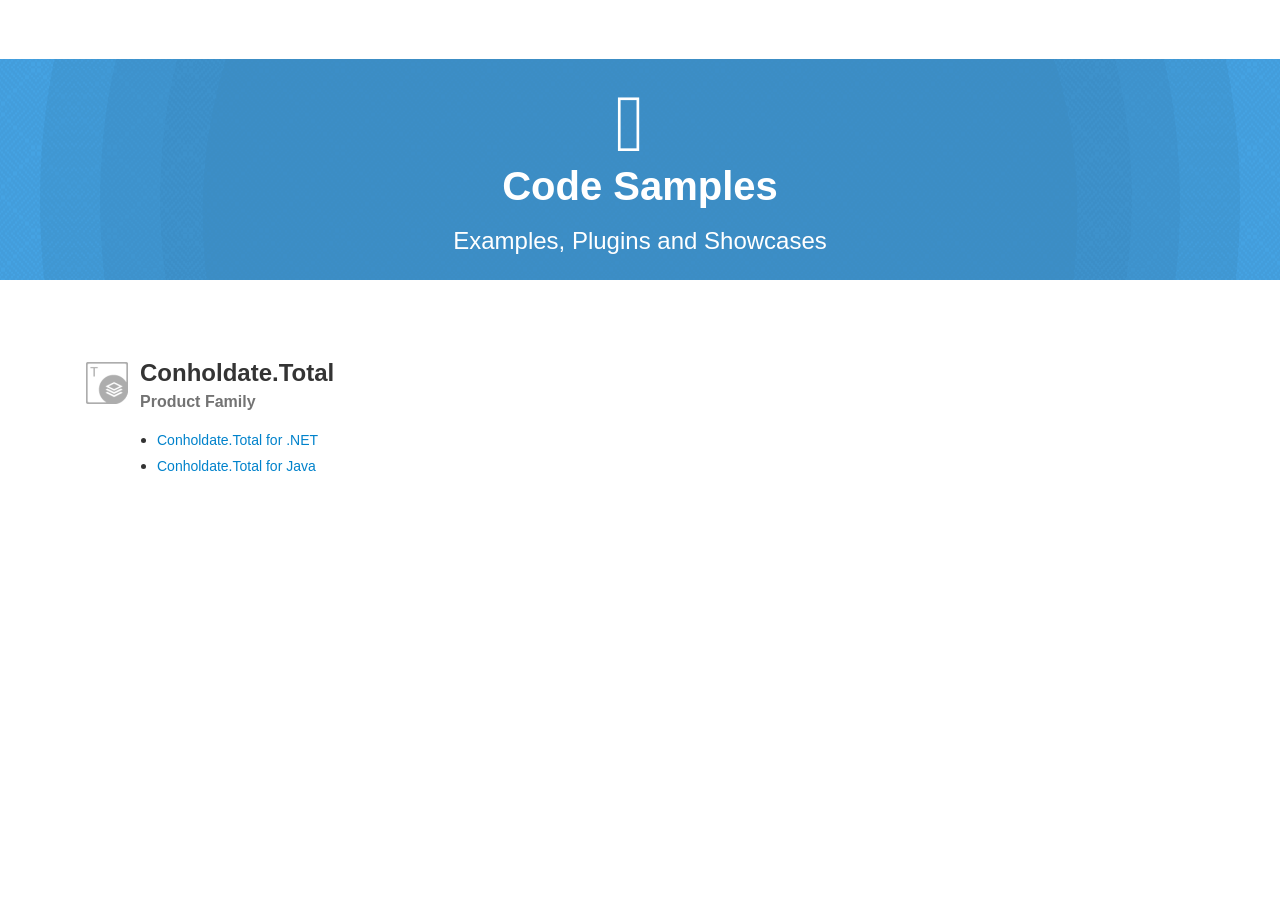
==== commit 851e564a: "Links updated" ====
--- a/index.html
+++ b/index.html
@@ -13,10 +13,11 @@
     <link href="css/hp-nav.css" rel="stylesheet" />
     <script src="js/jquery.js"></script>
     <script type='text/javascript' language="javascript" src="js/jquery.min.js"></script>
-  <script src="https://menu.asposeptyltd.com/Scripts/Dynabic.Menu.min.js"></script>
-    <link href="https://joomla-aspose.dynabic.com/templates/aspose/css/AsposePtyLtdMenu.css?v1.0" rel="stylesheet" type="text/css" />
+  <script src="https://menu.dynabic.com/Scripts/Dynabic.Menu.min.js"></script>
+    <link href="https://cms.dynabic.com/templates/aspose/css/AsposePtyLtdMenu.css?v1.3" rel="stylesheet" type="text/css" />
 <link rel="stylesheet" href="https://joomla-aspose.dynabic.com/templates/aspose/css/font-awesome.css" type="text/css" />
-
+<!-- Venture CSS -->
+<link rel="stylesheet" href="https://cms.dynabic.com/templates/conholdate/css/conholdate.css?v1.1" type="text/css" />
 
 
     <script type="text/javascript">
@@ -117,8 +118,8 @@
                             </div>
                         </div>
                         <ul>
-                            <li><a href="http://aspose.github.io/">Aspose.Total for .NET and Java</a></li>
-                            <li><a href="http://groupdocs.github.io/">GroupDocs.Total for .NET and Java</a></li>
+                            <li><a href="https://conholdate.github.io/conholdatenet/">Conholdate.Total for .NET</a></li>
+                            <li><a href="https://conholdate.github.io/conholdatejava/">Conholdate.Total for Java</a></li>
                         </ul>
                     </div>
                     
@@ -129,7 +130,7 @@
     <div id='DynabicMenuFooter'></div>
     <script type='text/javascript' language="javascript" src="js/search.js"></script>
 <script>
-LoadMenu("Aspose");  
+LoadMenu("Conholdate");  
 </script>  
 </body>
 </html>
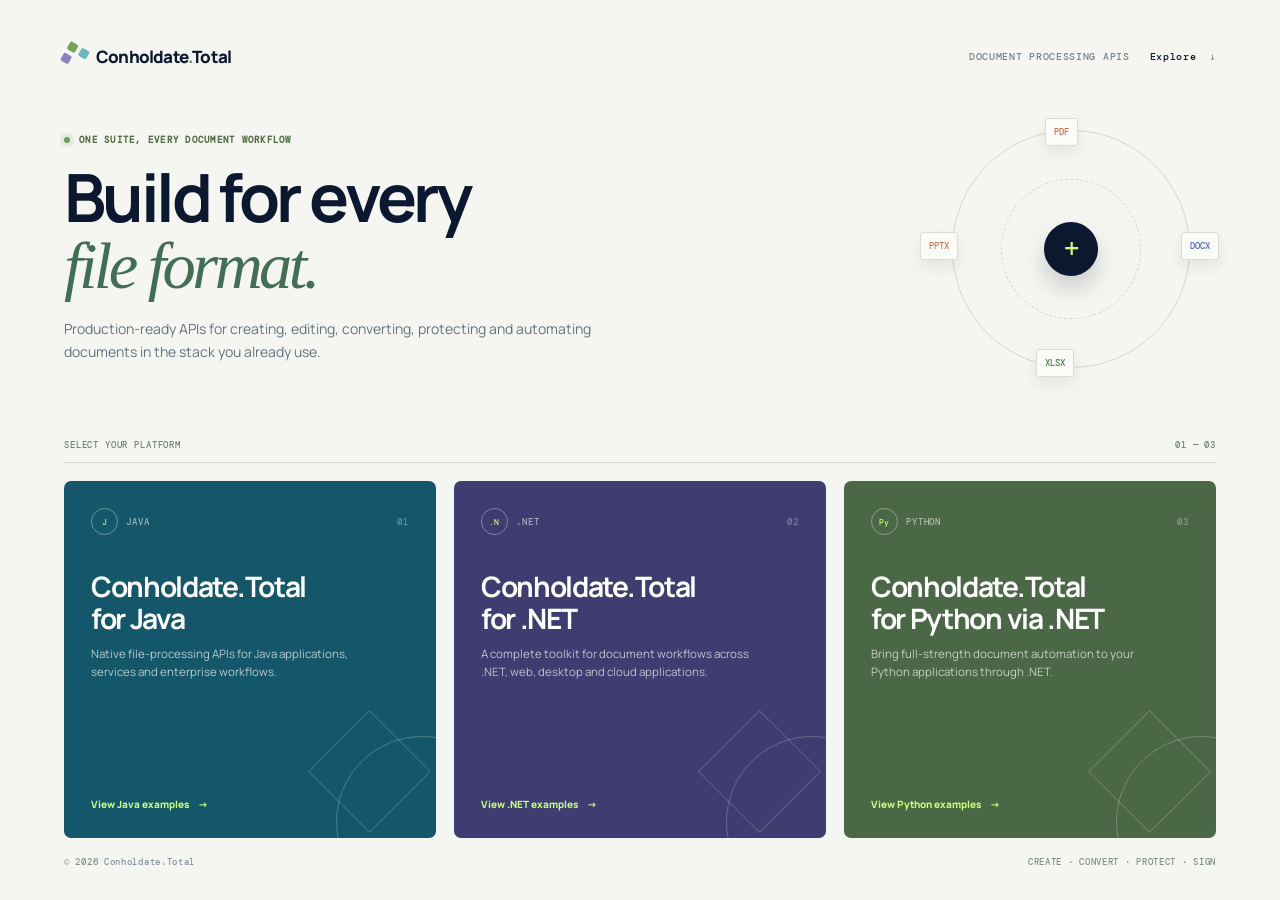
==== commit 45ba04e5: "Added modern and stylized homepage, .net, java and python pages (css and js included)" ====
--- a/index.html
+++ b/index.html
@@ -1,136 +1,95 @@
-<!DOCTYPE html>
-<html xmlns="http://www.w3.org/1999/xhtml">
-<head>
-    <meta http-equiv="content-type" content="text/html; charset=utf-8">
-    <meta name="viewport" content="width=device-width, initial-scale=1.0, user-scalable=no">
-    <meta name="description" content=".NET, Java, Cloud and Android Source Code GitHub Repositories of Examples, Plugins and Showcases">
-    <meta name="keywords" content="Aspose GitHub Repositories, Aspose Examples, Aspose Showcase, Aspose Repositories, Aspose Source Code, Examples for Aspose APIs">
-    <link rel="shortcut icon" type="image/ico" href="img/favicon.ico" />
-    <link href="css/api-reference-home.css" rel="stylesheet" type="text/css" />
-    <title>GitHub Repositories for Examples, Plugins and Showcases of Conholdate APIs for .NET and Java</title>
-    <link href="css/bootstrap.css" rel="stylesheet" />
-    <link href="css/navigation-minify.css" rel="stylesheet" type="text/css" />
-    <link href="css/hp-nav.css" rel="stylesheet" />
-    <script src="js/jquery.js"></script>
-    <script type='text/javascript' language="javascript" src="js/jquery.min.js"></script>
-  <script src="https://menu.dynabic.com/Scripts/Dynabic.Menu.min.js"></script>
-    <link href="https://cms.dynabic.com/templates/aspose/css/AsposePtyLtdMenu.css?v1.3" rel="stylesheet" type="text/css" />
-<link rel="stylesheet" href="https://joomla-aspose.dynabic.com/templates/aspose/css/font-awesome.css" type="text/css" />
-<!-- Venture CSS -->
-<link rel="stylesheet" href="https://cms.dynabic.com/templates/conholdate/css/conholdate.css?v1.1" type="text/css" />
-
-
-    <script type="text/javascript">
-        $(document).ready(function () {
-            if (/Android|webOS|iPhone|iPad|iPod|BlackBerry|IEMobile|Opera Mini/i.test(navigator.userAgent)) {
-
-                $(".mobileanchor").removeAttr("href");
-            }
-        });</script>
-    <style type="text/css">
-        #footer {
-            bottom: 0 !important;
-        }
-
-        body {
-            background-image: none !important;
-            font-family: 'Open Sans', sans-serif;
-            font-size: 15px;
-        }
-
-        .noprint2 {
-            list-style: none outside none;
-        }
-
-        .bodycontent {
-            min-height: 400px;
-        }
-
-        h2, h3 {
-            padding-bottom: 5px;
-        }
-
-        .github-head {
-            background: url(img/header1.png) center center #439cda !important;
-            margin-top: 38px;
-            padding: 10px 15px;
-        }
-
-        .github-hd-section {
-            display: inline;
-            height: 200px;
-            text-align: center;
-            padding: 0px 0;
-            color: #fff;
-        }
-
-            .github-hd-section h1 {
-                font-size: 40px;
-                font-weight: bold;
-                font-family: 'Segoe UI', 'Lucida Grande', Verdana, Arial, Helvetica, sans-serif;
-                margin: 15px 0 0px;
-            }
-    </style>
-    <script type="text/javascript">
-        jQuery.noConflict();
-
-        jQuery(document).ready(function () {
-            $('.siteTop_ContentContainer').find("button").click(function () {
-                $("#navbar-button").toggleClass("topbutton");
-            });
-
-            jQuery('#userControls').load('http://www.aspose.com/Header/logininfo.aspx?ShowBlc=false');
-
-            $("#userControls img").each(function () {
-                $(this).attr('src', "img/transparent.png");
-            })
-
-
-        });
-
-    </script>
-</head>
-<body>
-    <div id='DynabicMenuInnerDiv'></div>
-
-    <div class="clearfix">&nbsp;</div>
-    <div class="container-fluid github-head">
-        <div class="container tl github-hd-section">
-            <h1>
-                <i class="fa fa-github fa-2x">&nbsp;</i><br>
-                Code Samples
-            </h1>
-            <h3>Examples, Plugins and Showcases</h3>
-        </div>
-    </div>
-    <div class="bodycontent">
-        <div class="container-fluid api-block-section">
-            <div class="white-bg big-box">
-                <div class="container">
-                    <div class="api-box col-lg-4">
-                        <div class="api-product-title">
-                            <a href="https://github.com/aspose-total"><i class="api-total-ico api-ico">&nbsp;</i></a>
-                            <div>
-                                <a href="https://github.com/aspose-total">
-                                    <h2>Conholdate.Total</h2>
-                                    <span>Product Family</span>
-                                </a>
-                            </div>
-                        </div>
-                        <ul>
-                            <li><a href="https://conholdate.github.io/conholdatenet/">Conholdate.Total for .NET</a></li>
-                            <li><a href="https://conholdate.github.io/conholdatejava/">Conholdate.Total for Java</a></li>
-                        </ul>
-                    </div>
-                    
-                </div>
-            </div>
-        </div>
-    </div>
-    <div id='DynabicMenuFooter'></div>
-    <script type='text/javascript' language="javascript" src="js/search.js"></script>
-<script>
-LoadMenu("Conholdate");  
-</script>  
-</body>
-</html>
+<!doctype html>
+<html lang="en">
+  <head>
+    <meta charset="UTF-8" />
+    <meta name="viewport" content="width=device-width, initial-scale=1.0" />
+    <meta
+      name="description"
+      content="Conholdate.Total: document and file-processing APIs for Java, .NET, and Python via .NET."
+    />
+    <meta name="theme-color" content="#0c1730" />
+    <title>Conholdate.Total — Developer APIs for every file format</title>
+    <link rel="preconnect" href="https://fonts.googleapis.com" />
+    <link rel="preconnect" href="https://fonts.gstatic.com" crossorigin />
+    <link
+      href="https://fonts.googleapis.com/css2?family=DM+Mono:wght@400;500&family=Manrope:wght@400;500;600;700;800&display=swap"
+      rel="stylesheet"
+    />
+    <link rel="stylesheet" href="styles.css" />
+  </head>
+  <body>
+    <div class="page-shell">
+      <header class="site-header">
+        <a class="brand" href="/" aria-label="Conholdate.Total home">
+          <span class="brand-mark" aria-hidden="true"><i></i><i></i><i></i></span>
+          <span>Conholdate<span class="brand-dot">.</span>Total</span>
+        </a>
+        <p class="header-note">DOCUMENT PROCESSING APIS</p>
+        <a class="header-link" href="#platforms">Explore <span>↓</span></a>
+      </header>
+
+      <main>
+        <section class="intro" aria-labelledby="page-title">
+          <div class="intro-copy">
+            <p class="eyebrow"><span></span> One suite, every document workflow</p>
+            <h1 id="page-title">Build for every<br /><em>file format.</em></h1>
+            <p class="lede">Production-ready APIs for creating, editing, converting, protecting and automating documents in the stack you already use.</p>
+          </div>
+          <div class="format-orbit" aria-label="Supported file formats">
+            <div class="orbit orbit-one"></div>
+            <div class="orbit orbit-two"></div>
+            <span class="format format-pdf">PDF</span>
+            <span class="format format-doc">DOCX</span>
+            <span class="format format-xls">XLSX</span>
+            <span class="format format-ppt">PPTX</span>
+            <span class="core-mark">+</span>
+          </div>
+        </section>
+
+        <section class="platforms" id="platforms" aria-label="Choose your platform">
+          <div class="platform-heading">
+            <p>SELECT YOUR PLATFORM</p>
+            <span>01 — 03</span>
+          </div>
+          <div class="platform-rail">
+            <article class="platform-card java-card">
+              <div class="card-meta"><span class="platform-token">J</span><span>JAVA</span><span class="card-number">01</span></div>
+              <div class="card-content">
+                <h2>Conholdate.Total<br />for Java</h2>
+                <p>Native file-processing APIs for Java applications, services and enterprise workflows.</p>
+              </div>
+              <a class="card-link" href="https://conholdate.github.io/conholdatejava/">View Java examples <span>→</span></a>
+              <div class="card-art" aria-hidden="true"><i></i><i></i></div>
+            </article>
+
+            <article class="platform-card dotnet-card">
+              <div class="card-meta"><span class="platform-token">.N</span><span>.NET</span><span class="card-number">02</span></div>
+              <div class="card-content">
+                <h2>Conholdate.Total<br />for .NET</h2>
+                <p>A complete toolkit for document workflows across .NET, web, desktop and cloud applications.</p>
+              </div>
+              <a class="card-link" href="https://conholdate.github.io/conholdatenet/">View .NET examples <span>→</span></a>
+              <div class="card-art" aria-hidden="true"><i></i><i></i></div>
+            </article>
+
+            <article class="platform-card python-card">
+              <div class="card-meta"><span class="platform-token">Py</span><span>PYTHON</span><span class="card-number">03</span></div>
+              <div class="card-content">
+                <h2>Conholdate.Total<br />for Python via .NET</h2>
+                <p>Bring full-strength document automation to your Python applications through .NET.</p>
+              </div>
+              <a class="card-link" href="conholdatepythonnet/">View Python examples <span>→</span></a>
+              <div class="card-art" aria-hidden="true"><i></i><i></i></div>
+            </article>
+          </div>
+        </section>
+      </main>
+
+      <footer class="site-footer">
+        <span>© <span id="year"></span> Conholdate.Total</span>
+        <span>CREATE · CONVERT · PROTECT · SIGN</span>
+      </footer>
+    </div>
+    <script src="script.js"></script>
+  </body>
+</html>
--- a/styles.css
+++ b/styles.css
@@ -0,0 +1,35 @@
+:root {
+  --ink: #0c1730;
+  --paper: #f5f6f1;
+  --lime: #c7ff77;
+  --aqua: #75e6dc;
+  --violet: #b1a5ff;
+  --coral: #ffbb91;
+  --line: rgba(12, 23, 48, 0.14);
+  --sans: 'Manrope', 'Avenir Next', Avenir, sans-serif;
+  --mono: 'DM Mono', 'SFMono-Regular', Consolas, monospace;
+  --serif: Georgia, 'Times New Roman', serif;
+}
+
+* { box-sizing: border-box; }
+html, body { width: 100%; height: 100%; overflow: hidden; }
+html { scroll-behavior: smooth; }
+body { margin: 0; background: var(--paper); color: var(--ink); font-family: var(--sans); -webkit-font-smoothing: antialiased; }
+a { color: inherit; text-decoration: none; }
+
+.page-shell { width: 100%; height: 100dvh; min-height: 480px; padding: clamp(20px, 3.5vw, 52px) clamp(18px, 5vw, 84px) clamp(18px, 2.5vw, 38px); display: grid; grid-template-rows: auto minmax(0, 1fr) auto; gap: clamp(12px, 2vh, 28px); overflow: hidden; }
+.site-header, .site-footer { display: flex; align-items: center; justify-content: space-between; gap: 20px; }.brand { display: inline-flex; align-items: center; gap: 10px; flex: 0 0 auto; font-size: 17px; font-weight: 800; letter-spacing: -.8px; }.brand-dot { color: #5f9846; }.brand-mark { position: relative; width: 22px; height: 22px; transform: rotate(30deg); }.brand-mark i { position: absolute; width: 9px; height: 9px; border-radius: 2px; background: #75a456; }.brand-mark i:nth-child(1) { top: 0; left: 0; }.brand-mark i:nth-child(2) { top: 0; right: 0; background: #68b8bc; }.brand-mark i:nth-child(3) { left: 0; bottom: 0; background: #8a83ca; }.header-note, .header-link, .site-footer { font: 500 10px var(--mono); letter-spacing: .7px; }.header-note { margin: 0 0 0 auto; color: #74808e; }.header-link { color: var(--ink); font-weight: 500; }.header-link span { display: inline-block; padding-left: 6px; color: #5f9846; transition: transform .2s ease; }.header-link:hover span { transform: translateY(3px); }
+
+main { min-height: 0; display: grid; grid-template-rows: minmax(150px, .9fr) minmax(270px, 1.1fr); gap: clamp(18px, 3vh, 38px); }.intro { min-height: 0; display: grid; grid-template-columns: 1fr 310px; align-items: center; gap: 40px; }.eyebrow { display: flex; align-items: center; gap: 9px; margin: 0; color: #527046; font: 700 9px var(--mono); letter-spacing: 1.25px; text-transform: uppercase; }.eyebrow span { width: 6px; height: 6px; border-radius: 50%; background: #6b9f53; box-shadow: 0 0 0 4px rgba(107,159,83,.12); }.intro h1 { margin: clamp(12px, 2vh, 18px) 0; font-size: clamp(39px, 5.2vw, 74px); line-height: .99; letter-spacing: clamp(-3.6px, -.28vw, -1.7px); }.intro h1 em { color: #426f54; font-family: var(--serif); font-weight: 400; }.lede { max-width: 540px; margin: 0; color: #65727e; font-size: clamp(11px, 1.2vw, 14px); line-height: 1.7; }
+
+.format-orbit { position: relative; justify-self: end; width: min(100%, 290px); aspect-ratio: 1; }.orbit { position: absolute; border: 1px solid #cfd8d2; border-radius: 50%; }.orbit-one { inset: 9%; }.orbit-two { inset: 26%; border-style: dashed; }.core-mark { position: absolute; top: 50%; left: 50%; display: grid; place-items: center; width: 54px; height: 54px; border-radius: 50%; background: var(--ink); color: var(--lime); font: 400 29px var(--mono); transform: translate(-50%, -50%); box-shadow: 0 12px 22px rgba(12,23,48,.18); }.format { position: absolute; z-index: 1; padding: 7px 8px; border: 1px solid #d7ded9; border-radius: 3px; background: #fbfbf7; box-shadow: 0 7px 15px rgba(12,23,48,.08); font: 500 9px var(--mono); }.format-pdf { top: 5%; left: 41%; color: #d56f4e; }.format-doc { top: 44%; right: -1%; color: #506eb3; }.format-xls { bottom: 6%; left: 38%; color: #47814b; }.format-ppt { top: 44%; left: -2%; color: #d27753; }
+
+.platforms { min-height: 0; display: grid; grid-template-rows: auto minmax(0, 1fr); }.platform-heading { display: flex; justify-content: space-between; align-items: center; padding-bottom: 11px; border-bottom: 1px solid var(--line); color: #718079; font: 500 9px var(--mono); letter-spacing: .85px; }.platform-heading p { margin: 0; }.platform-rail { min-height: 0; display: grid; grid-template-columns: repeat(3, minmax(0, 1fr)); gap: clamp(10px, 1.5vw, 18px); padding-top: clamp(12px, 2vh, 20px); }.platform-card { position: relative; min-width: 0; height: 100%; min-height: 248px; padding: clamp(17px, 2.1vw, 28px); display: flex; flex-direction: column; overflow: hidden; border-radius: 7px; color: #fff; isolation: isolate; }.java-card { background: #15576a; }.dotnet-card { background: #3e3c70; }.python-card { background: #4b6846; }.platform-card::before { content: ''; position: absolute; z-index: -1; width: 170px; height: 170px; right: -72px; bottom: -70px; border: 1px solid rgba(255,255,255,.23); border-radius: 50%; }.platform-card::after { content: ''; position: absolute; z-index: -1; width: 85px; height: 85px; right: 23px; bottom: 23px; border: 1px solid rgba(255,255,255,.18); transform: rotate(45deg); }.card-meta { display: flex; align-items: center; gap: 8px; color: rgba(255,255,255,.56); font: 500 9px var(--mono); letter-spacing: .9px; }.platform-token { display: grid; place-items: center; width: 27px; height: 27px; border: 1px solid rgba(255,255,255,.35); border-radius: 50%; color: var(--lime); font-size: 8px; letter-spacing: 0; }.card-number { margin-left: auto; color: rgba(255,255,255,.34); }.card-content { margin-top: clamp(24px, 4vh, 48px); }.card-content h2 { margin: 0 0 11px; font-size: clamp(20px, 2.2vw, 30px); line-height: 1.12; letter-spacing: -1.3px; }.card-content p { max-width: 290px; margin: 0; color: rgba(255,255,255,.68); font-size: clamp(10px, .9vw, 12px); line-height: 1.6; }.card-link { position: relative; z-index: 1; width: fit-content; margin-top: auto; padding-top: 20px; color: var(--lime); font-size: 10px; font-weight: 800; }.card-link span { display: inline-block; padding-left: 7px; transition: transform .2s ease; }.card-link:hover span { transform: translateX(4px); }.card-art { display: none; }
+
+.site-footer { color: #89939e; font-size: 9px; }.site-footer span:last-child { color: #829083; }
+
+@media (max-height: 700px) and (min-width: 701px) { .page-shell { padding-top: 19px; padding-bottom: 17px; }main { grid-template-rows: minmax(0, .75fr) minmax(0, 1.25fr); }.intro { grid-template-columns: 1fr 215px; }.format-orbit { width: 210px; }.intro h1 { margin: 10px 0; }.card-content { margin-top: 18px; }.card-content p { display: none; }.platform-card { min-height: 198px; }.card-link { padding-top: 9px; } }
+
+@media (max-width: 700px) { .page-shell { min-height: 440px; padding: 18px 16px 15px; gap: 10px; }main { grid-template-rows: minmax(0, .8fr) minmax(0, 1.2fr); }.header-note { display: none; }.site-header { min-height: 30px; }.brand { font-size: 15px; }.header-link { margin-left: auto; }.intro { display: block; padding-top: clamp(7px, 2vh, 18px); }.format-orbit { display: none; }.intro h1 { margin: 12px 0; font-size: clamp(36px, 12vw, 58px); line-height: .96; letter-spacing: -2.5px; }.lede { max-width: 450px; font-size: 11px; line-height: 1.55; }.platform-rail { display: grid; grid-auto-flow: column; grid-auto-columns: minmax(228px, 76vw); grid-template-columns: none; overflow-x: auto; gap: 12px; padding: 13px 2px 4px; scroll-snap-type: x mandatory; scrollbar-width: none; }.platform-rail::-webkit-scrollbar { display: none; }.platform-card { min-height: 0; scroll-snap-align: start; }.card-content { margin-top: clamp(20px, 5vh, 38px); }.card-content h2 { font-size: clamp(20px, 6vw, 27px); }.card-content p { font-size: 10px; }.card-link { padding-top: 12px; }.site-footer { font-size: 8px; }.site-footer span:last-child { display: none; } }
+
+@media (prefers-reduced-motion: reduce) { *, *::before, *::after { scroll-behavior: auto !important; transition-duration: .01ms !important; } }
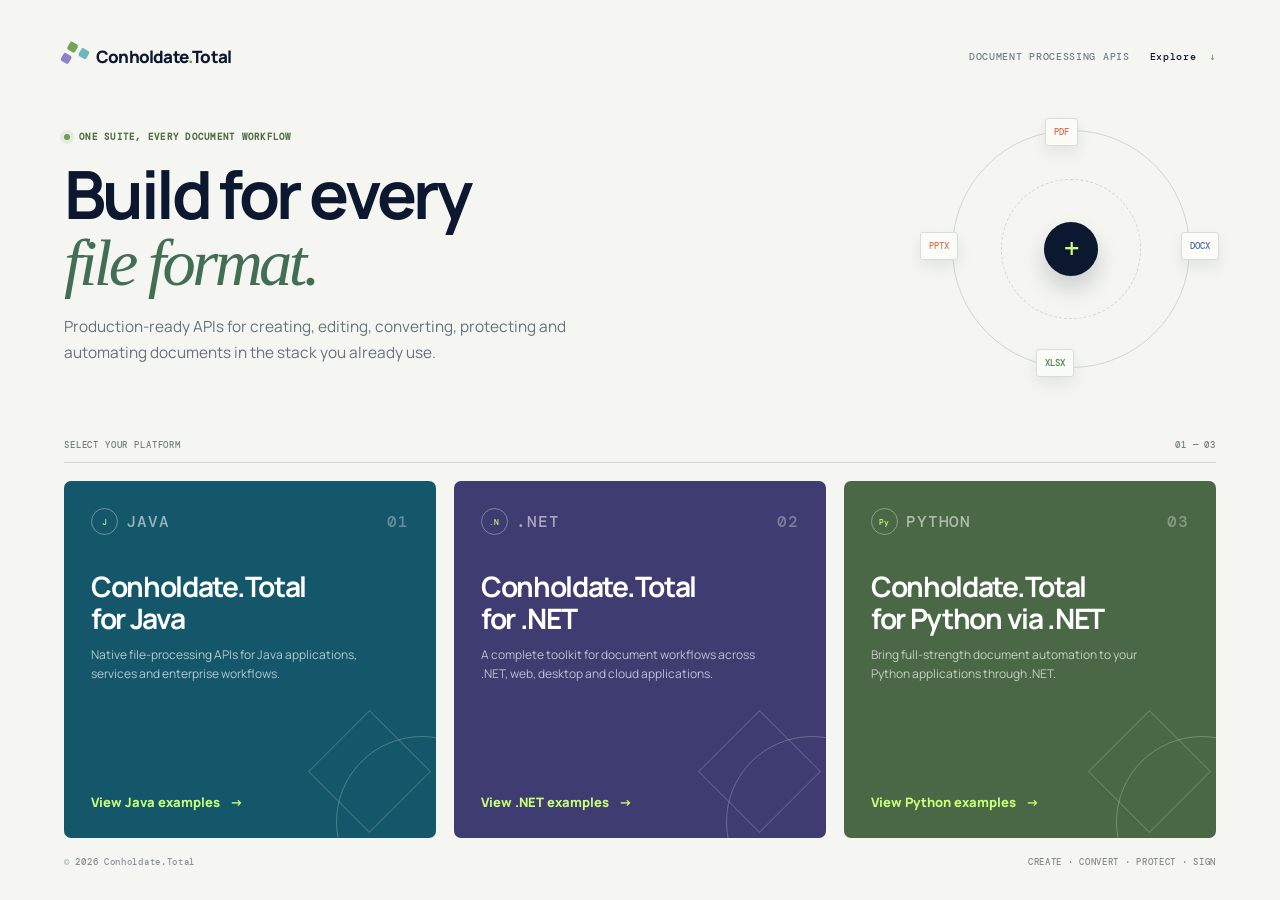
==== commit a697aaed: "added missing repositories; fixed UI; updated and tested all links" ====
--- a/index.html
+++ b/index.html
@@ -3,19 +3,13 @@
   <head>
     <meta charset="UTF-8" />
     <meta name="viewport" content="width=device-width, initial-scale=1.0" />
-    <meta
-      name="description"
-      content="Conholdate.Total: document and file-processing APIs for Java, .NET, and Python via .NET."
-    />
+    <meta name="description" content="Conholdate.Total: document and file-processing APIs for Java, .NET, and Python via .NET." />
     <meta name="theme-color" content="#0c1730" />
     <title>Conholdate.Total — Developer APIs for every file format</title>
     <link rel="preconnect" href="https://fonts.googleapis.com" />
     <link rel="preconnect" href="https://fonts.gstatic.com" crossorigin />
-    <link
-      href="https://fonts.googleapis.com/css2?family=DM+Mono:wght@400;500&family=Manrope:wght@400;500;600;700;800&display=swap"
-      rel="stylesheet"
-    />
-    <link rel="stylesheet" href="styles.css" />
+    <link href="https://fonts.googleapis.com/css2?family=DM+Mono:wght@400;500&family=Manrope:wght@400;500;600;700;800&display=swap" rel="stylesheet" />
+    <link rel="stylesheet" href="assets/styles.css" />
   </head>
   <body>
     <div class="page-shell">
@@ -58,7 +52,7 @@
                 <h2>Conholdate.Total<br />for Java</h2>
                 <p>Native file-processing APIs for Java applications, services and enterprise workflows.</p>
               </div>
-              <a class="card-link" href="https://conholdate.github.io/conholdatejava/">View Java examples <span>→</span></a>
+              <a class="card-link" href="https://conholdate.github.io/java/">View Java examples <span>→</span></a>
               <div class="card-art" aria-hidden="true"><i></i><i></i></div>
             </article>
 
@@ -68,7 +62,7 @@
                 <h2>Conholdate.Total<br />for .NET</h2>
                 <p>A complete toolkit for document workflows across .NET, web, desktop and cloud applications.</p>
               </div>
-              <a class="card-link" href="https://conholdate.github.io/conholdatenet/">View .NET examples <span>→</span></a>
+              <a class="card-link" href="https://conholdate.github.io/net/">View .NET examples <span>→</span></a>
               <div class="card-art" aria-hidden="true"><i></i><i></i></div>
             </article>
 
@@ -78,7 +72,7 @@
                 <h2>Conholdate.Total<br />for Python via .NET</h2>
                 <p>Bring full-strength document automation to your Python applications through .NET.</p>
               </div>
-              <a class="card-link" href="conholdatepythonnet/">View Python examples <span>→</span></a>
+              <a class="card-link" href="https://conholdate.github.io/python/">View Python examples <span>→</span></a>
               <div class="card-art" aria-hidden="true"><i></i><i></i></div>
             </article>
           </div>
@@ -90,6 +84,6 @@
         <span>CREATE · CONVERT · PROTECT · SIGN</span>
       </footer>
     </div>
-    <script src="script.js"></script>
+    <script src="assets/script.js"></script>
   </body>
 </html>
--- a/assets/styles.css
+++ b/assets/styles.css
@@ -0,0 +1,563 @@
+:root {
+  --ink: #0c1730;
+  --paper: #f5f6f1;
+  --lime: #c7ff77;
+  --aqua: #75e6dc;
+  --violet: #b1a5ff;
+  --coral: #ffbb91;
+  --line: rgba(12, 23, 48, 0.14);
+  --sans: 'Manrope', 'Avenir Next', Avenir, sans-serif;
+  --mono: 'DM Mono', 'SFMono-Regular', Consolas, monospace;
+  --serif: Georgia, 'Times New Roman', serif;
+}
+
+* {
+  box-sizing: border-box;
+}
+
+html,
+body {
+  width: 100%;
+  height: 100%;
+  overflow: hidden;
+}
+
+html {
+  scroll-behavior: smooth;
+}
+
+body {
+  margin: 0;
+  background: var(--paper);
+  color: var(--ink);
+  font-family: var(--sans);
+  -webkit-font-smoothing: antialiased;
+}
+
+a {
+  color: inherit;
+  text-decoration: none;
+}
+
+.page-shell {
+  width: 100%;
+  height: 100dvh;
+  min-height: 480px;
+  padding: clamp(20px, 3.5vw, 52px) clamp(18px, 5vw, 84px) clamp(18px, 2.5vw, 38px);
+  display: grid;
+  grid-template-rows: auto minmax(0, 1fr) auto;
+  gap: clamp(12px, 2vh, 28px);
+  overflow: hidden;
+}
+
+.site-header,
+.site-footer {
+  display: flex;
+  align-items: center;
+  justify-content: space-between;
+  gap: 20px;
+}
+
+.brand {
+  display: inline-flex;
+  align-items: center;
+  gap: 10px;
+  flex: 0 0 auto;
+  font-size: 17px;
+  font-weight: 800;
+  letter-spacing: -.8px;
+}
+
+.brand-dot {
+  color: #5f9846;
+}
+
+.brand-mark {
+  position: relative;
+  width: 22px;
+  height: 22px;
+  transform: rotate(30deg);
+}
+
+.brand-mark i {
+  position: absolute;
+  width: 9px;
+  height: 9px;
+  border-radius: 2px;
+  background: #75a456;
+}
+
+.brand-mark i:nth-child(1) {
+  top: 0;
+  left: 0;
+}
+
+.brand-mark i:nth-child(2) {
+  top: 0;
+  right: 0;
+  background: #68b8bc;
+}
+
+.brand-mark i:nth-child(3) {
+  left: 0;
+  bottom: 0;
+  background: #8a83ca;
+}
+
+.header-note,
+.header-link,
+.site-footer {
+  font: 500 10px var(--mono);
+  letter-spacing: .7px;
+}
+
+.header-note {
+  margin: 0 0 0 auto;
+  color: #74808e;
+}
+
+.header-link {
+  color: var(--ink);
+  font-weight: 500;
+}
+
+.header-link span {
+  display: inline-block;
+  padding-left: 6px;
+  color: #5f9846;
+  transition: transform .2s ease;
+}
+
+.header-link:hover span {
+  transform: translateY(3px);
+}
+
+main {
+  min-height: 0;
+  display: grid;
+  grid-template-rows: minmax(150px, .9fr) minmax(270px, 1.1fr);
+  gap: clamp(18px, 3vh, 38px);
+}
+
+.intro {
+  min-height: 0;
+  display: grid;
+  grid-template-columns: 1fr 310px;
+  align-items: center;
+  gap: 40px;
+}
+
+.eyebrow {
+  display: flex;
+  align-items: center;
+  gap: 9px;
+  margin: 0;
+  color: #527046;
+  font: 700 9px var(--mono);
+  letter-spacing: 1.25px;
+  text-transform: uppercase;
+}
+
+.eyebrow span {
+  width: 6px;
+  height: 6px;
+  border-radius: 50%;
+  background: #6b9f53;
+  box-shadow: 0 0 0 4px rgba(107, 159, 83, .12);
+}
+
+.intro h1 {
+  margin: clamp(12px, 2vh, 18px) 0;
+  font-size: clamp(39px, 5.2vw, 74px);
+  line-height: .99;
+  letter-spacing: clamp(-3.6px, -.28vw, -1.7px);
+}
+
+.intro h1 em {
+  color: #426f54;
+  font-family: var(--serif);
+  font-weight: 400;
+}
+
+.lede {
+  max-width: 540px;
+  margin: 0;
+  color: #65727e;
+  font-size: clamp(15px, 1.2vw, 17px);
+  line-height: 1.7;
+}
+
+.format-orbit {
+  position: relative;
+  justify-self: end;
+  width: min(100%, 290px);
+  aspect-ratio: 1;
+}
+
+.orbit {
+  position: absolute;
+  border: 1px solid #cfd8d2;
+  border-radius: 50%;
+}
+
+.orbit-one {
+  inset: 9%;
+}
+
+.orbit-two {
+  inset: 26%;
+  border-style: dashed;
+}
+
+.core-mark {
+  position: absolute;
+  top: 50%;
+  left: 50%;
+  display: grid;
+  place-items: center;
+  width: 54px;
+  height: 54px;
+  border-radius: 50%;
+  background: var(--ink);
+  color: var(--lime);
+  font: 400 29px var(--mono);
+  transform: translate(-50%, -50%);
+  box-shadow: 0 12px 22px rgba(12, 23, 48, .18);
+}
+
+.format {
+  position: absolute;
+  z-index: 1;
+  padding: 7px 8px;
+  border: 1px solid #d7ded9;
+  border-radius: 3px;
+  background: #fbfbf7;
+  box-shadow: 0 7px 15px rgba(12, 23, 48, .08);
+  font: 500 9px var(--mono);
+}
+
+.format-pdf {
+  top: 5%;
+  left: 41%;
+  color: #d56f4e;
+}
+
+.format-doc {
+  top: 44%;
+  right: -1%;
+  color: #506eb3;
+}
+
+.format-xls {
+  bottom: 6%;
+  left: 38%;
+  color: #47814b;
+}
+
+.format-ppt {
+  top: 44%;
+  left: -2%;
+  color: #d27753;
+}
+
+.platforms {
+  min-height: 0;
+  display: grid;
+  grid-template-rows: auto minmax(0, 1fr);
+}
+
+.platform-heading {
+  display: flex;
+  justify-content: space-between;
+  align-items: center;
+  padding-bottom: 11px;
+  border-bottom: 1px solid var(--line);
+  color: #718079;
+  font: 500 9px var(--mono);
+  letter-spacing: .85px;
+}
+
+.platform-heading p {
+  margin: 0;
+}
+
+.platform-rail {
+  min-height: 0;
+  display: grid;
+  grid-template-columns: repeat(3, minmax(0, 1fr));
+  gap: clamp(10px, 1.5vw, 18px);
+  padding-top: clamp(12px, 2vh, 20px);
+}
+
+.platform-card {
+  position: relative;
+  min-width: 0;
+  height: 100%;
+  min-height: 248px;
+  padding: clamp(17px, 2.1vw, 28px);
+  display: flex;
+  flex-direction: column;
+  overflow: hidden;
+  border-radius: 7px;
+  color: #fff;
+  isolation: isolate;
+}
+
+.java-card {
+  background: #15576a;
+}
+
+.dotnet-card {
+  background: #3e3c70;
+}
+
+.python-card {
+  background: #4b6846;
+}
+
+.platform-card::before {
+  content: '';
+  position: absolute;
+  z-index: -1;
+  width: 170px;
+  height: 170px;
+  right: -72px;
+  bottom: -70px;
+  border: 1px solid rgba(255, 255, 255, .23);
+  border-radius: 50%;
+}
+
+.platform-card::after {
+  content: '';
+  position: absolute;
+  z-index: -1;
+  width: 85px;
+  height: 85px;
+  right: 23px;
+  bottom: 23px;
+  border: 1px solid rgba(255, 255, 255, .18);
+  transform: rotate(45deg);
+}
+
+.card-meta {
+  display: flex;
+  align-items: center;
+  gap: 8px;
+  color: rgba(255, 255, 255, .56);
+  font: 500 16px var(--mono);
+  letter-spacing: .9px;
+}
+
+.platform-token {
+  display: grid;
+  place-items: center;
+  width: 27px;
+  height: 27px;
+  border: 1px solid rgba(255, 255, 255, .35);
+  border-radius: 50%;
+  color: var(--lime);
+  font-size: 8px;
+  letter-spacing: 0;
+}
+
+.card-number {
+  margin-left: auto;
+  color: rgba(255, 255, 255, .34);
+}
+
+.card-content {
+  margin-top: clamp(24px, 4vh, 48px);
+}
+
+.card-content h2 {
+  margin: 0 0 11px;
+  font-size: clamp(20px, 2.2vw, 30px);
+  line-height: 1.12;
+  letter-spacing: -1.3px;
+}
+
+.card-content p {
+  max-width: 290px;
+  margin: 0;
+  color: rgba(255, 255, 255, .68);
+  font-size: clamp(12px, .9vw, 16px);
+  line-height: 1.6;
+}
+
+.card-link {
+  position: relative;
+  z-index: 1;
+  width: fit-content;
+  margin-top: auto;
+  padding-top: 20px;
+  color: var(--lime);
+  font-size: 13px;
+  font-weight: 800;
+}
+
+.card-link span {
+  display: inline-block;
+  padding-left: 7px;
+  transition: transform .2s ease;
+}
+
+.card-link:hover span {
+  transform: translateX(4px);
+}
+
+.card-art {
+  display: none;
+}
+
+.site-footer {
+  color: #89939e;
+  font-size: 9px;
+}
+
+.site-footer span:last-child {
+  color: #829083;
+}
+
+@media (max-height: 700px) and (min-width: 701px) {
+  .page-shell {
+    padding-top: 19px;
+    padding-bottom: 17px;
+  }
+
+  main {
+    grid-template-rows: minmax(0, .75fr) minmax(0, 1.25fr);
+  }
+
+  .intro {
+    grid-template-columns: 1fr 215px;
+  }
+
+  .format-orbit {
+    width: 210px;
+  }
+
+  .intro h1 {
+    margin: 10px 0;
+  }
+
+  .card-content {
+    margin-top: 18px;
+  }
+
+  .card-content p {
+    display: none;
+  }
+
+  .platform-card {
+    min-height: 198px;
+  }
+
+  .card-link {
+    padding-top: 9px;
+  }
+}
+
+@media (max-width: 700px) {
+  .page-shell {
+    min-height: 440px;
+    padding: 18px 16px 15px;
+    gap: 10px;
+  }
+
+  main {
+    grid-template-rows: minmax(0, .8fr) minmax(0, 1.2fr);
+  }
+
+  .header-note {
+    display: none;
+  }
+
+  .site-header {
+    min-height: 30px;
+  }
+
+  .brand {
+    font-size: 15px;
+  }
+
+  .header-link {
+    margin-left: auto;
+  }
+
+  .intro {
+    display: block;
+    padding-top: clamp(7px, 2vh, 18px);
+  }
+
+  .format-orbit {
+    display: none;
+  }
+
+  .intro h1 {
+    margin: 12px 0;
+    font-size: clamp(36px, 12vw, 58px);
+    line-height: .96;
+    letter-spacing: -2.5px;
+  }
+
+  .lede {
+    max-width: 450px;
+    font-size: 11px;
+    line-height: 1.55;
+  }
+
+  .platform-rail {
+    display: grid;
+    grid-auto-flow: column;
+    grid-auto-columns: minmax(228px, 76vw);
+    grid-template-columns: none;
+    overflow-x: auto;
+    gap: 12px;
+    padding: 13px 2px 4px;
+    scroll-snap-type: x mandatory;
+    scrollbar-width: none;
+  }
+
+  .platform-rail::-webkit-scrollbar {
+    display: none;
+  }
+
+  .platform-card {
+    min-height: 0;
+    scroll-snap-align: start;
+  }
+
+  .card-content {
+    margin-top: clamp(20px, 5vh, 38px);
+  }
+
+  .card-content h2 {
+    font-size: clamp(20px, 6vw, 27px);
+  }
+
+  .card-content p {
+    font-size: 10px;
+  }
+
+  .card-link {
+    padding-top: 12px;
+  }
+
+  .site-footer {
+    font-size: 8px;
+  }
+
+  .site-footer span:last-child {
+    display: none;
+  }
+}
+
+@media (prefers-reduced-motion: reduce) {
+
+  *,
+  *::before,
+  *::after {
+    scroll-behavior: auto !important;
+    transition-duration: .01ms !important;
+  }
+}
